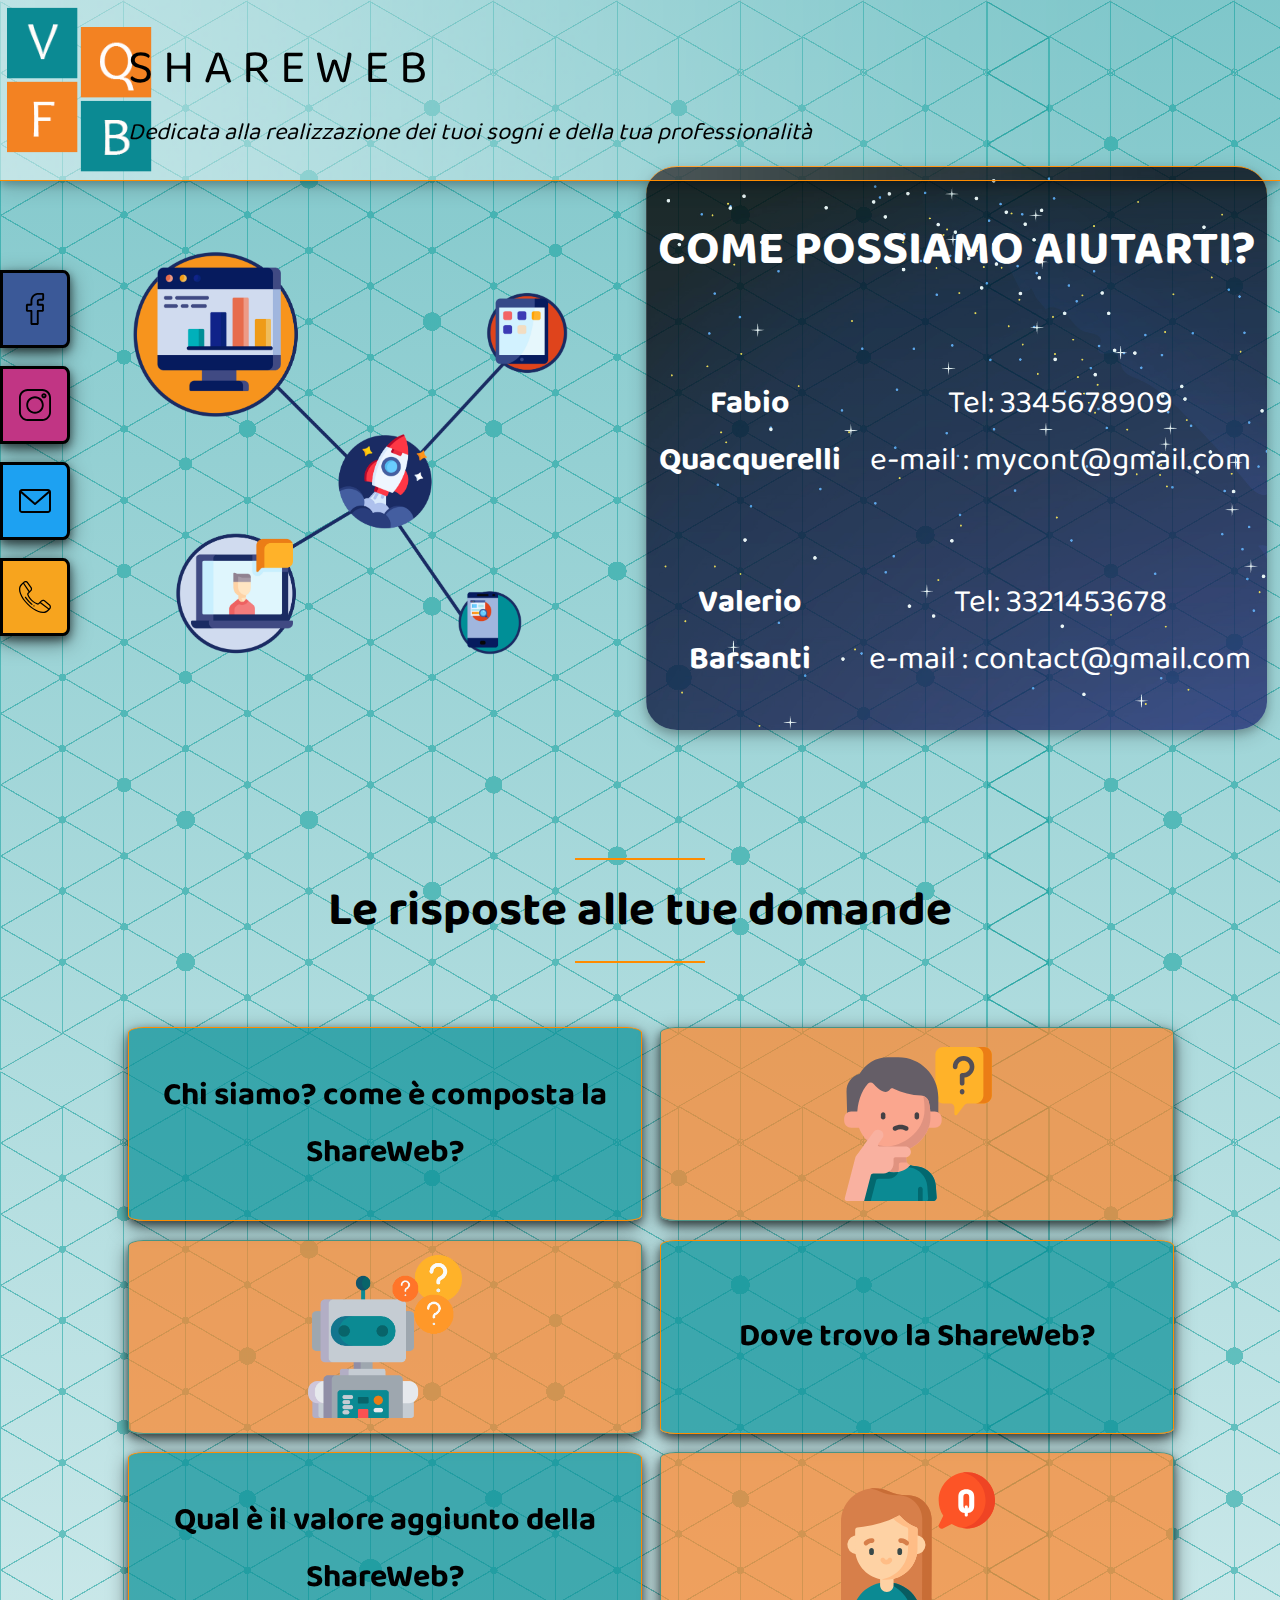
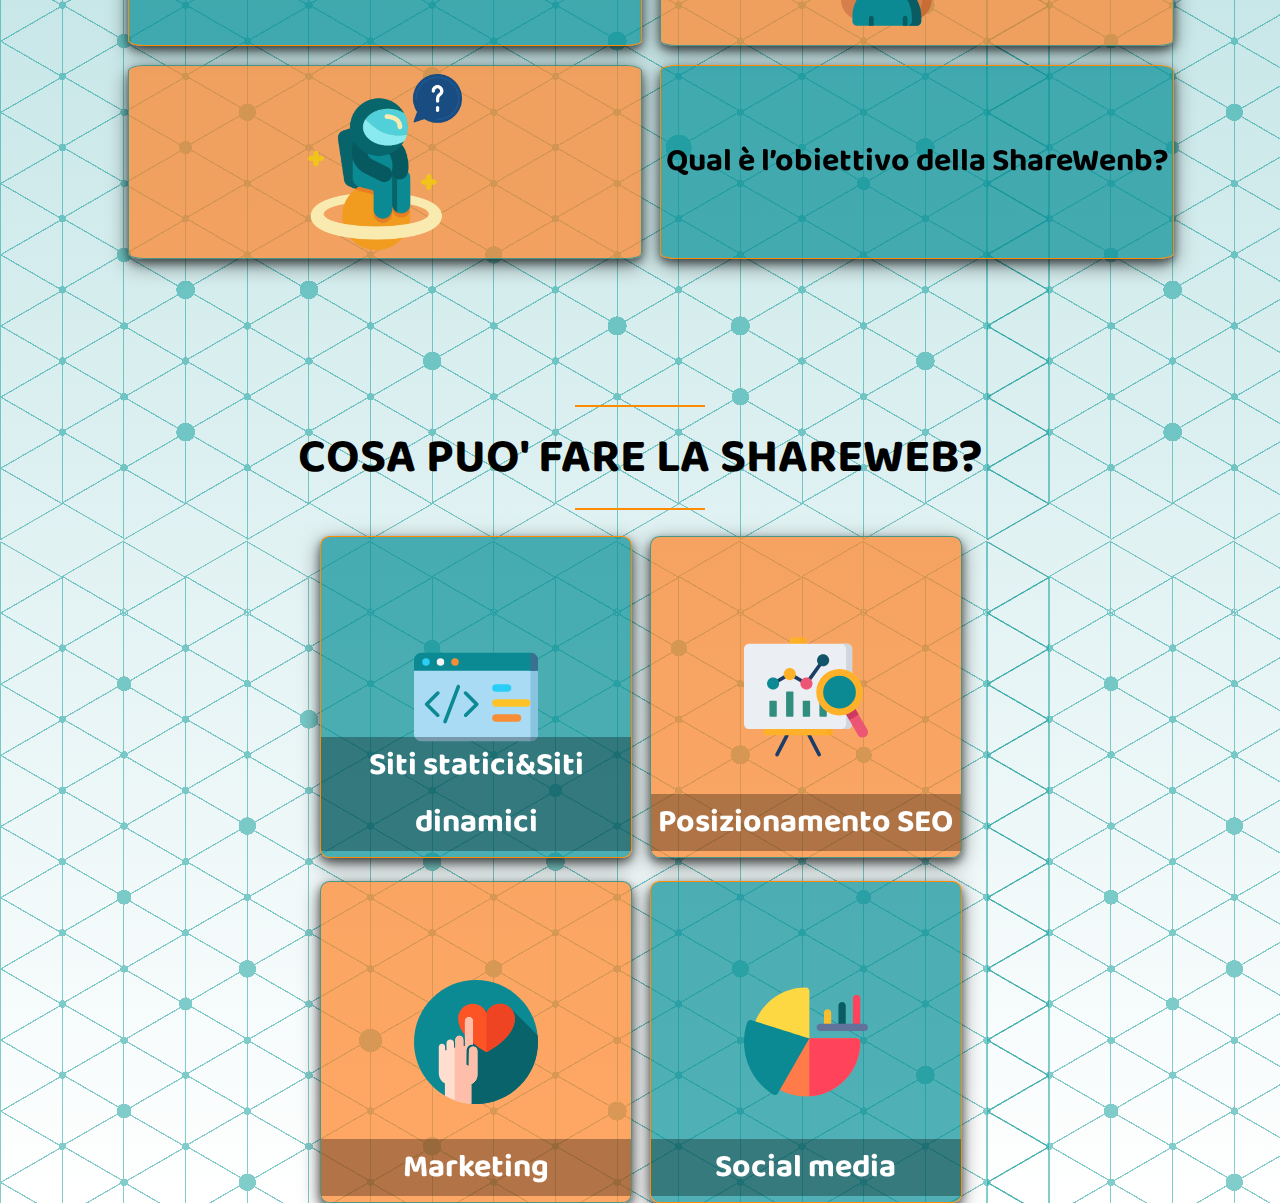
==== index.html @ d4c376ed "" ====
﻿<!DOCTYPE html>
<html>
<head>
    <meta http-equiv="Content-type" content="text/html; charset=UTF-8">
    <meta name="viewport" content="width=device-width, initial-scale=1">
    <link rel="stylesheet" href="style.css" media="screen">
    <!-- Smartsupp Live Chat script -->
    <script type="text/javascript">
        var _smartsupp = _smartsupp || {};
        _smartsupp.key = '625a6ad65a26b7eec61a8feec2120c7aa2799629';
        window.smartsupp || (function (d) {
            var s, c, o = smartsupp = function () { o._.push(arguments) }; o._ = [];
            s = d.getElementsByTagName('script')[0]; c = d.createElement('script');
            c.type = 'text/javascript'; c.charset = 'utf-8'; c.async = true;
            c.src = 'https://www.smartsuppchat.com/loader.js?'; s.parentNode.insertBefore(c, s);
        })(document);
    </script>
</head>
<body onscroll="scrolling()" id="stocazzo">
    <script>

        var width = window.innerWidth
            || document.documentElement.clientWidth
            || document.body.clientWidth;

        if(width <= 768){
            document.location = "index-mobile.html";
        }

        function scrolling() {
            if (window.pageYOffset > 0) {
                document.getElementById("duck").style.backgroundColor = "rgba(255, 130, 36, 0.9)";
            }
            else {
                document.getElementById("duck").style.backgroundColor = "rgba(255, 255, 255, 0)";
            }
        }

        function rotate(id1, id2) {
            document.getElementById(id1).style.transform = "rotateY(180deg)";
            document.getElementById(id2).style.transform = "rotateY(-180deg)";
        }

        function derotate(id1, id2) {
            document.getElementById(id1).style.transform = "rotateY(0)";
            document.getElementById(id2).style.transform = "rotateY(0)";
        }

        function singleRotate(id1) {
            document.getElementById(id1).style.transform = "rotateY(180deg)";
        }

        function singleDerotate(id1) {
            document.getElementById(id1).style.transform = "rotateY(0)";
        }

        function writeFile(id1) {

            var fh = fopen("./test.txt", 3); // Open the file for writing

            if (fh != -1) { // If the file has been successfully opened

                var str = document.getElementById(id1).value;

                fwrite(fh, str); // Write the string to a file

                fclose(fh); // Close the file

            }

        }

    </script>

    <div class="title" id="duck">
        <div style="margin-left: 10%;">
            S H A R E W E B
            <div style="font-size:50%; font-style: italic;">Dedicata alla realizzazione dei tuoi sogni e della tua professionalità </div>
        </div>
    </div>

    <div class="icon-bar">
        <a href="#" class="facebook"></a>
        <div class="social-separator"></div>
        <a href="#" class="instagram"></a>
        <div class="social-separator"></div>
        <a href="#" class="mail"></a>
        <div class="social-separator"></div>
        <a href="#" class="phone"></a>
    </div>

    <div class="grid-container">

        <div style="display: flex; justify-content:center; align-items:center; width: 100%;">
            <img src="./side-img.png" style="width: 80%;">

        </div>

        <div style="font-size: 200%;" class="contacts">
            <h2 style="color: white;">COME POSSIAMO AIUTARTI?</h2>
            <div class="grid-container-p">
                <h4 style="color: white;">Fabio<br> Quacquerelli</h4>
                <p style="color: white;">Tel: 3345678909 <br> e-mail : mycont@gmail.com</p>
            </div>
            <div class="grid-container-p">
                <h4>Valerio<br> Barsanti</h4>
                <p>Tel: 3321453678 <br> e-mail : contact@gmail.com</p>
            </div>
        </div>

    </div>

    <div style="margin-top: 10%; margin-bottom: 2%;">
        <hr>
        <div class="section-title"> Le risposte alle tue domande</div>
        <hr>
    </div>

    <div style="display: grid; justify-content: center; align-items: center; margin-top: 5%;">
        <div class="inner-grid-container">
            <div onmouseover="rotate('flipcard1','flipcard2')" onmouseout="derotate('flipcard1','flipcard2')" class="flip-card">
                <div id="flipcard1" class="flip-card-inner">
                    <div class="flip-card-front">
                        <h1>Chi siamo? come è composta la ShareWeb?</h1>
                    </div>
                    <div class="flip-card-back">
                        <div style="margin: 2%;">
                            La ShareWeb è una agenzia di web marketing composta da una squadra di consulenti aziendali e giovani ingegneri pronti a condividere
                            le conoscenze in continuo aggiornamento, le proprie esperienze ed abilità innovative, nel campo del web marketing, con la tua realtà aziendale.
                        </div>
                    </div>
                </div>
            </div>
            <div onmouseover="rotate('flipcard1','flipcard2')" onmouseout="derotate('flipcard1','flipcard2')" class="flip-card">
                <div id="flipcard2" class="flip-card-inner-o">
                    <div class="flip-card-front-o" style="background-image:url('./question (1).svg');">
                    </div>
                    <div class="flip-card-back-o" style="background-image:url('./question (2).png');">
                    </div>
                </div>
            </div>
        </div>
        <div class="inner-grid-container" style="margin-top: 2%;">
            <div onmouseover="rotate('flipcard3','flipcard4')" onmouseout="derotate('flipcard3','flipcard4')" class="flip-card">
                <div id="flipcard3" class="flip-card-inner-o">
                    <div class="flip-card-front-o" style="background-image:url('./electronics.png');"></div>
                    <div class="flip-card-back-o" style="background-image:url('./electronics-a.png'); background-size: 25%;"></div>
                </div>
            </div>
            <div onmouseover="rotate('flipcard3','flipcard4')" onmouseout="derotate('flipcard3','flipcard4')" class="flip-card">
                <div id="flipcard4" class="flip-card-inner">
                    <div class="flip-card-front">
                        <h1>Dove trovo la ShareWeb?</h1>

                    </div>
                    <div class="flip-card-back">
                        <div style="margin: 2%;">
                            La ShareWeb è priva di una sede fisica: come il web, è ubicata dove è necessario. Ci consideriamo la tua agenzia di web marketing e,
                            se vorrai, ti raggiungeremo per comprendere a pieno la tua realtà e disegnare la soluzione appropriata per le tue esigenze.
                            A noi piace conoscere i nostri partner. Contattaci: telefonicamente, tramite mail o i social… se lo disponi anche col piccione viaggiatore!
                        </div>
                    </div>
                </div>
            </div>
        </div>
        <div class="inner-grid-container" style="margin-top: 2%;">
            <div onmouseover="rotate('flipcard5','flipcard6')" onmouseout="derotate('flipcard5','flipcard6')" class="flip-card">
                <div id="flipcard5" class="flip-card-inner">
                    <div class="flip-card-front">
                        <h1>Qual è il valore aggiunto della ShareWeb?</h1>
                    </div>
                    <div class="flip-card-back">
                        <div style="margin: 2%;">
                            Il valore aggiunto della ShareWeb, agenzia di web marketing, risiede nel fatto stesso che ci hai raggiunti,
                            quindi questo sito ha conseguito il suo scopo; nel fatto che le nostre pagine social destano interesse:
                            ti invitiamo a consultarle; che la pubblicità implementata ti ha raggiungo efficacemente: ci stai conoscendo
                            come potenziale partner. Tutti risultati di cui potrai vantaggiare anche tu; inoltre, puoi consultare le testimonianze.
                        </div>
                    </div>
                </div>
            </div>
            <div onmouseover="rotate('flipcard5','flipcard6')" onmouseout="derotate('flipcard5','flipcard6')" class="flip-card">
                <div id="flipcard6" class="flip-card-inner-o">
                    <div class="flip-card-front-o" style="background-image:url('./people.svg');">
                    </div>
                    <div class="flip-card-back-o" style="background-image:url('./people.png');">
                    </div>
                </div>
            </div>
        </div>
        <div class="inner-grid-container" style="margin-top: 2%; margin-bottom: 2%;">
            <div onmouseover="rotate('flipcard7','flipcard8')" onmouseout="derotate('flipcard7','flipcard8')" class="flip-card">
                <div id="flipcard7" class="flip-card-inner-o">
                    <div class="flip-card-front-o" style="background-image:url('./occupation.png');"></div>
                    <div class="flip-card-back-o" style="background-image:url('./occupation-a.png');"></div>
                </div>
            </div>
            <div onmouseover="rotate('flipcard7','flipcard8')" onmouseout="derotate('flipcard7','flipcard8')" class="flip-card">
                <div id="flipcard8" class="flip-card-inner">
                    <div class="flip-card-front">
                        <h1>Qual è l’obiettivo della ShareWenb?</h1>

                    </div>
                    <div class="flip-card-back">
                        <div style="margin: 2%;">
                            L’obiettivo della ShareWeb, la tua agenzia di web marketing, è il posizionamento della tua azienda nel web
                            attraverso la creazione, la pubblicazione e la pubblicizzazione in varie forme del tuo business che diventa navigabile,
                            responsive ed ottimizzato secondo la SEO. L’obiettivo è l’identificazione e la realizzazione del tuo progetto che
                            prenderà in considerazione peculiari caratteristiche ed obiettivi, arricchito delle nostre esperienze ed abilità.
                        </div>
                    </div>
                </div>
            </div>
        </div>
    </div>

    <div style="margin-top: 10%; margin-bottom: 2%;">
        <hr>
        <div class="section-title"> COSA PUO' FARE LA SHAREWEB?</div>
        <hr>
    </div>
    <div class="grid-container-perte">
        <div onmouseover="singleRotate('spec1')" onmouseout="singleDerotate('spec1')" class="flip-card">
            <div id="spec1" class="flip-card-inner">
                <div class="flip-card-front" style="background-image: url('./web.svg'); background-size: 40%; align-items: flex-end;">
                    <h1 class="my-h1">Siti statici&Siti dinamici</h1>
                </div>
                <div style="font-size: 150%;" class="flip-card-back">
                    Vere e proprie soluzioni “chiavi in mano”, responsive, navigabili
                </div>
            </div>
        </div>
        <div onmouseover="singleRotate('spec2')" onmouseout="singleDerotate('spec2')" class="flip-card">
            <div id="spec2" class="flip-card-inner-o">
                <div class="flip-card-front-o" style="background-image: url('./analysis.svg'); background-size: 40%; align-items: flex-end;">
                    <h1 class="my-h1">Posizionamento SEO</h1>
                </div>
                <div style="font-size: 150%;" class="flip-card-back-o">
                    <div style="margin: 2%;">
                        Soluzioni testuali che, tramite il corretto studio delle parole chiave, porteranno il tuo sito alla visualizzazione sino alla prima pagina.
                    </div>
                </div>
            </div>
        </div>
    </div>
    <div class="grid-container-perte">
        <div onmouseover="singleRotate('spec3')" onmouseout="singleDerotate('spec3')" class="flip-card">
            <div id="spec3" class="flip-card-inner-o">
                <div class="flip-card-front-o" style="background-image: url('./fingers.svg'); background-size: 40%; align-items: flex-end;">
                    <h1 class="my-h1">Marketing</h1>
                </div>
                <div style="font-size: 150%;" class="flip-card-back-o">
                    Strategia di posizionamento pubblicitario sulla SERP di Google, per le pagine Facebook Instagram e TikTok
                </div>
            </div>
        </div>
        <div onmouseover="singleRotate('spec4')" onmouseout="singleDerotate('spec4')" class="flip-card">
            <div id="spec4" class="flip-card-inner">
                <div class="flip-card-front" style="background-image: url('./business.svg'); background-size: 40%; align-items: flex-end;">
                    <h1 class="my-h1">Social media</h1>
                </div>
                <div style="font-size: 150%;" class="flip-card-back">
                    <div style="margin: 2%;">
                        Gestione dei contenuti e delle pagine Facebook, Instagram, Twitter, Linked-In e TikTok.
                    </div>
                </div>
            </div>
        </div>
    </div>


</body>
</html>
---- style.css ----
@import url('https://fonts.googleapis.com/css2?family=Baloo+Paaji+2&display=swap');

body {
    font-family: 'Baloo Paaji 2', cursive;
    background: url('./background.png'), linear-gradient(rgba(0, 143, 151, 0.5), white);
    background-repeat: repeat , no-repeat;
    background-color: #fffffe;
    background-size: auto;
    margin: 0;
}

.my-h1{
    background-color: rgba(0, 0, 0, 0.3);
    color: white;
    margin-bottom: 2%;
    width: 100%;
}

.form{
    display: flex;
    justify-content: center;
    align-items: center;
}

.title {
    /*background-color: rgba(255, 255, 255, 0.3);*/
    z-index: 2;
    position: fixed;
    top: 0;
    left: 0;
    font-size: 300%;
    background: url("./logo.png"), url("./title-background.png");
    box-shadow: 0 4px 8px 0 rgba(0, 0, 0, 0.2), 0 6px 20px 0 rgba(0, 0, 0, 0.19);
    background-size: contain, cover;
    background-repeat: no-repeat;
    width: 100%;
    height: 20%;
    border-bottom: 1px ridge;
    border-color: darkorange;
    display: flex;
    justify-content: flex-start;
    align-items: center;
    transition: 2s ease;
}


.section-title {
    font-weight: bold;
    font-size: 300%;
    text-align: center;
}

hr {
    width: 10%;
    border: 1px solid darkorange;
}

.grid-container {
    display: grid;
    grid-template-columns: 1fr 1fr;
    grid-gap: 1% 1%;
    margin: 13% 1% 1% 1%;
}

.grid-container-perte {
    display: grid;
    grid-template-columns: 1fr 1fr;
    grid-gap: 3% 3%;
    margin: 2% 25% 0 25%;
    height: 25vw;
    width: 50vw;
}

.inner-grid-container {
    font-size: 100%;
    display: grid;
    grid-template-columns: 40vw 40vw;
    grid-gap: 2% 2%;
    height: 15vw;
}

.grid-container-p {
    display: grid;
    grid-template-columns: 1fr 2fr;
    justify-content: center;
    align-items: center;
}

/*ROTATION TILE*/
.flip-card {
    perspective: 1000px;
}

.flip-card-inner {
    position: relative;
    width: 100%;
    height: 100%;
    text-align: center;
    transition: transform 0.8s;
    transform-style: preserve-3d;
}

/*.flip-card:hover .flip-card-inner {
    transform: rotateY(180deg);
}*/

.flip-card-front, .flip-card-back {
    position: absolute;
    width: 100%;
    height: 100%;
    -webkit-backface-visibility: hidden; /* Safari */
    backface-visibility: hidden;
}

.flip-card-front {
    box-shadow: 0 4px 8px 0 rgba(0, 0, 0, 0.5), 0 6px 20px 0 rgba(0, 0, 0, 0.5);
    background-color: rgba(6, 143, 149, 0.7);
    color: black;
    text-align: center;
    height: 100%;
    display: flex;
    justify-content: center;
    align-items: center;
    border: 1px solid;
    border-color: darkorange;
    background-size: contain;
    background-repeat: no-repeat;
    background-position: center;
    border-radius: 3%;
}

.flip-card-back {
    font-size: 100%;
    box-shadow: 0 4px 8px 0 rgba(0, 0, 0, 0.5), 0 6px 20px 0 rgba(0, 0, 0, 0.5);
    background-color: rgba(6, 143, 149, 0.7);
    border: 1px solid;
    border-color: darkorange;
    color: black;
    height: 100%;
    transform: rotateY(180deg);
    display: flex;
    justify-content: center;
    align-items: center;
    border-radius: 3%;
}

.flip-card-inner-o {
    position: relative;
    width: 100%;
    height: 100%;
    text-align: center;
    transition: transform 0.8s;
    transform-style: preserve-3d;
}

/*.flip-card:hover .flip-card-inner-o {
    transform: rotateY(180deg);
}*/

.flip-card-front-o, .flip-card-back-o {
    position: absolute;
    width: 100%;
    height: 100%;
    -webkit-backface-visibility: hidden; /* Safari */
    backface-visibility: hidden;
}

.flip-card-front-o {
    box-shadow: 0 4px 8px 0 rgba(0, 0, 0, 0.5), 0 6px 20px 0 rgba(0, 0, 0, 0.5);
    background-color: rgba(255, 130, 36, 0.7);
    color: black;
    text-align: center;
    height: 100%;
    display: flex;
    justify-content: center;
    align-items: center;
    border: 1px solid;
    border-color: rgba(6, 143, 149, 0.7);
    background-size: 30%;
    background-repeat: no-repeat;
    background-position: center;
    border-radius: 3%;
}

.flip-card-back-o {
    background-repeat: no-repeat;
    background-size: 30%;
    background-position: center;
    box-shadow: 0 4px 8px 0 rgba(0, 0, 0, 0.5), 0 6px 20px 0 rgba(0, 0, 0, 0.5);
    background-color: rgba(255, 130, 36, 0.7);
    border: 1px solid;
    border-color: rgba(6, 143, 149, 0.7);
    color: black;
    height: 100%;
    transform: rotateY(180deg);
    display: flex;
    justify-content: center;
    align-items: center;
    border-radius: 3%;
}




/*FOTO PERSONALI*/
.photo {
    background-color: rgba(255, 130, 36, 0.7);
    display: flex;
    justify-content: center;
    align-items: center;
}

.photo-didascalia {
    top: 80%;
    height: 20%;
    background-color: rgba(0, 0, 0, 0.7);
}

.photo-desc {
    box-shadow: 0 6px 10px 0 rgba(0, 0, 0, 0.2), 0 8px 22px 0 rgba(0, 0, 0, 0.19);
    background-color: rgba(6, 143, 149, 0.7);
    color: black;
    font-size: 200%;
    display: flex;
    justify-content: flex-start;
    align-items: center;
    text-align: center;
}

.contacts {
    width: 100%;
    background: url("./2004612.png");
    background-size: cover;
    background-repeat: no-repeat;
    box-shadow: 0 4px 8px 0 rgba(0, 0, 0, 0.2), 0 6px 20px 0 rgba(0, 0, 0, 0.19);
    border-top: 1px ridge;
    border-color: darkorange;
    color: white;
    text-align: center;
    border-radius: 5%;
    display: grid;
}

/* FOOOTER */
.footer {
    left: 0;
    bottom: 0;
    height: fit-content;
    width: 100%;
    background: url("./title-background.png");
    background-size: cover;
    background-repeat: no-repeat;
    box-shadow: 0 4px 8px 0 rgba(0, 0, 0, 0.2), 0 6px 20px 0 rgba(0, 0, 0, 0.19);
    border-top: 1px ridge;
    border-color: darkorange;
    color: black;
    text-align: center;
}

.fa {
    padding: 2%;
    font-size: 100%;
    width: 8%;
    text-align: center;
    text-decoration: none;
}

    .fa:hover {
        opacity: 0.7;
    }

.fa-facebook {
    background: #3B5998;
    color: white;
}

.fa-instagram {
    background: linear-gradient(#be1474, #dc1654, #f7941d);
    color: white;
}
.image {
    display: flex;
    justify-content: center;
    align-items: center;
    margin-top: 13%;
}

/*MOBILE*/
.grid-container-mob {
    font-size: 100%;
    display: grid;
    grid-template-columns: 1fr 1fr;
    grid-gap: 1% 1%;
    margin: 1%;
}
.main-tile {
    box-shadow: 0 6px 10px 0 rgba(0, 0, 0, 0.2), 0 8px 22px 0 rgba(0, 0, 0, 0.19);
    background-color: rgba(6, 143, 149, 0.7);
    color: black;
    font-size: 200%;
    display: flex;
    justify-content: center;
    align-items: center;
    text-align: center;
    background-size: contain;
    background-repeat: no-repeat;
    background-position: center;
    width: 100%;
}

.main-tile:nth-of-type(1) {
    background-color: rgba(255, 130, 36, 0.7);
}

/* SOCIAL BAR LEFT */
.icon-bar {
    position: fixed;
    top: 50%;
    -webkit-transform: translateY(-50%);
    -ms-transform: translateY(-50%);
    transform: translateY(-50%);
    width: 5%;
    height: 40%;
}
  
  
.icon-bar a {
    display: block;
    text-align: center;
    transition: all 0.3s ease;
    color: white;
    width: 100%;
    height: 20%;
    border-radius: 0 10% 10% 0;
    border: black solid;
    box-shadow: 0 4px 8px 0 rgba(0, 0, 0, 0.5), 0 6px 20px 0 rgba(0, 0, 0, 0.5);
}

.social-separator{
    display: block;
    height: 5%;
}
  

.icon-bar a:hover {
    opacity: 0.7;
    width: 110%;
}
  
.facebook {
    background-image: url(./fb.svg);
    background-color: #3b5998;
    background-size: 50%;
    background-repeat: no-repeat;
    background-position: center;
}

.instagram{
    background-image: url(./ig.svg);
    background-color: #C13584;
    background-size: 50%;
    background-repeat: no-repeat;
    background-position: center;
}

.mail {
    background-image: url(./mail.svg);
    background-color: #1DA1F2;
    background-size: 50%;
    background-repeat: no-repeat;
    background-position: center;
}

.phone {
    background-image: url(./phone.svg);
    background-color: #f7a41e;
    background-size: 50%;
    background-repeat: no-repeat;
    background-position: center;
}
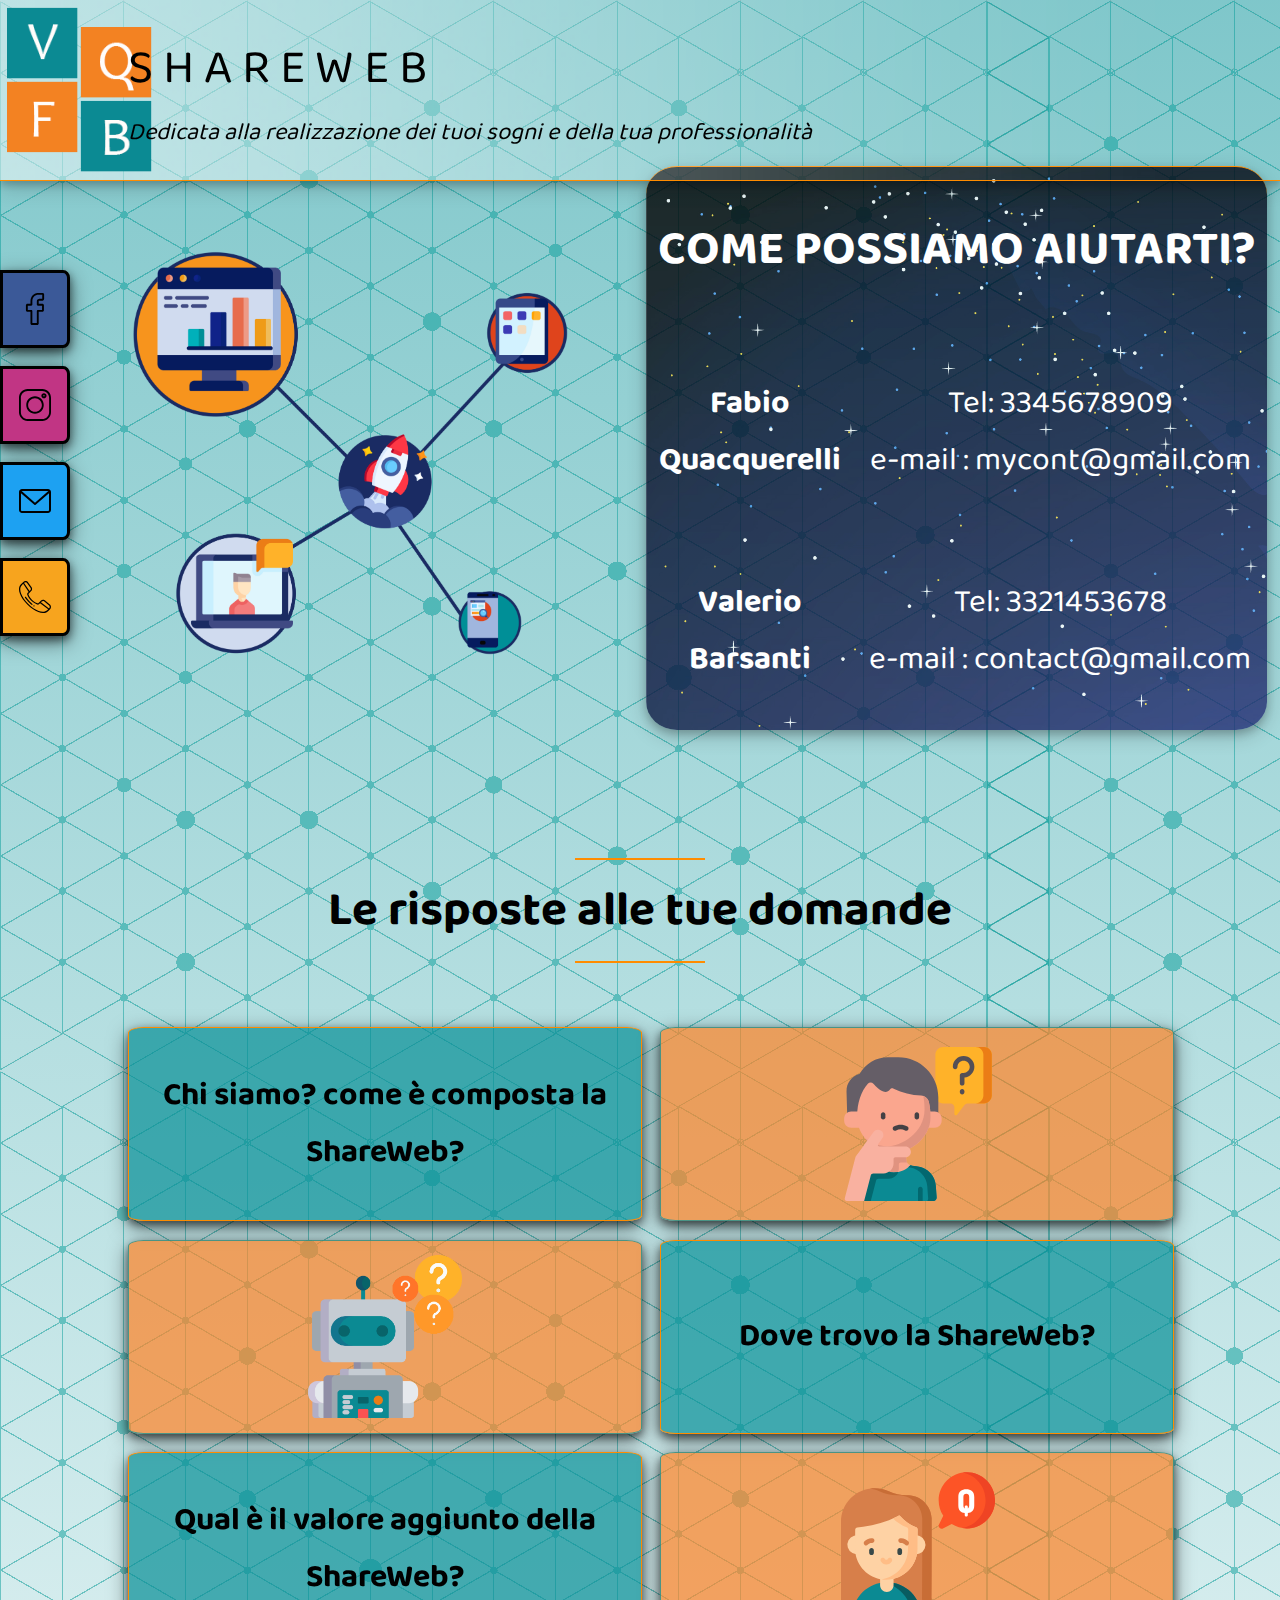
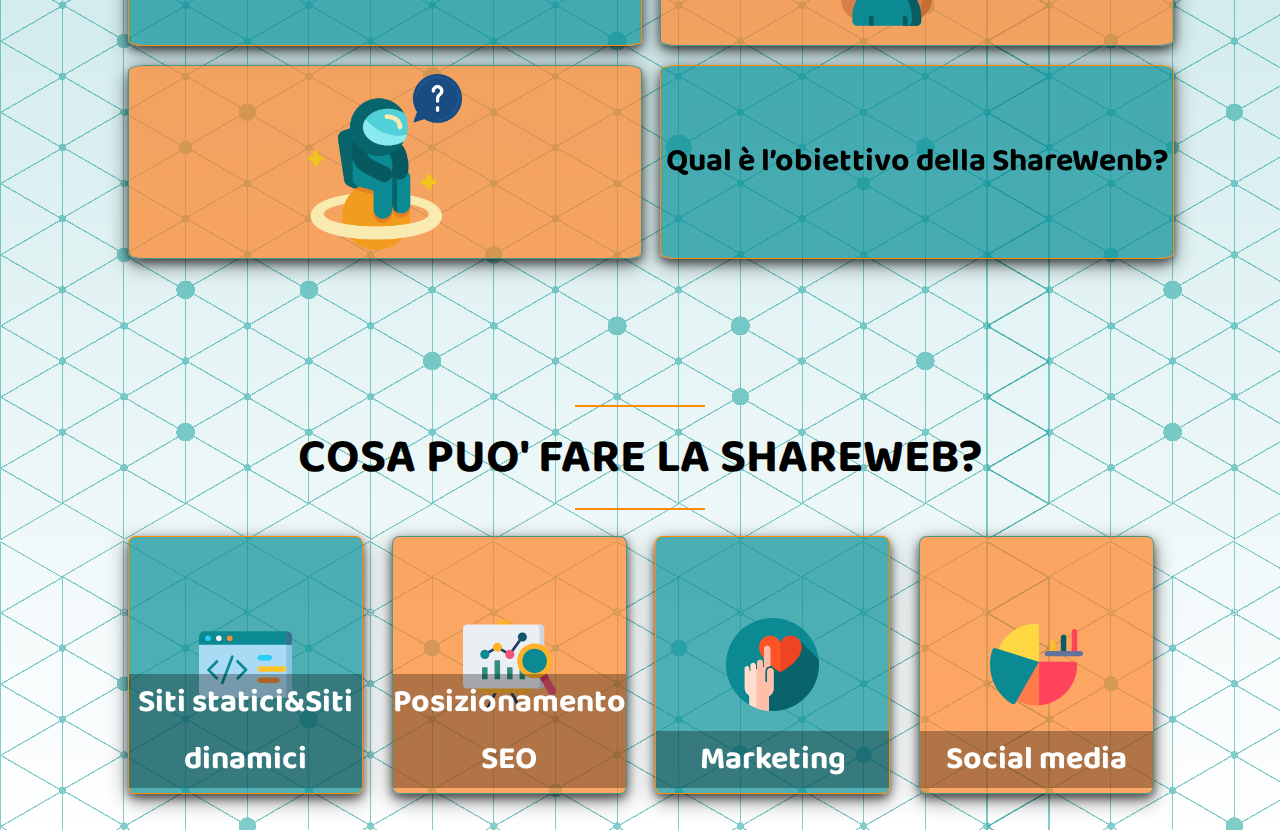
==== commit efb3848c: "" ====
--- a/index.html
+++ b/index.html
@@ -242,11 +242,9 @@
                 </div>
             </div>
         </div>
-    </div>
-    <div class="grid-container-perte">
         <div onmouseover="singleRotate('spec3')" onmouseout="singleDerotate('spec3')" class="flip-card">
-            <div id="spec3" class="flip-card-inner-o">
-                <div class="flip-card-front-o" style="background-image: url('./fingers.svg'); background-size: 40%; align-items: flex-end;">
+            <div id="spec3" class="flip-card-inner">
+                <div class="flip-card-front" style="background-image: url('./fingers.svg'); background-size: 40%; align-items: flex-end;">
                     <h1 class="my-h1">Marketing</h1>
                 </div>
                 <div style="font-size: 150%;" class="flip-card-back-o">
@@ -255,8 +253,8 @@
             </div>
         </div>
         <div onmouseover="singleRotate('spec4')" onmouseout="singleDerotate('spec4')" class="flip-card">
-            <div id="spec4" class="flip-card-inner">
-                <div class="flip-card-front" style="background-image: url('./business.svg'); background-size: 40%; align-items: flex-end;">
+            <div id="spec4" class="flip-card-inner-o">
+                <div class="flip-card-front-o" style="background-image: url('./business.svg'); background-size: 40%; align-items: flex-end;">
                     <h1 class="my-h1">Social media</h1>
                 </div>
                 <div style="font-size: 150%;" class="flip-card-back">
@@ -267,7 +265,5 @@
             </div>
         </div>
     </div>
-
-
 </body>
 </html>--- a/style.css
+++ b/style.css
@@ -64,11 +64,11 @@
 
 .grid-container-perte {
     display: grid;
-    grid-template-columns: 1fr 1fr;
+    grid-template-columns: 1fr 1fr 1fr 1fr;
     grid-gap: 3% 3%;
-    margin: 2% 25% 0 25%;
-    height: 25vw;
-    width: 50vw;
+    height: 20vw;
+    width: 80vw;
+    margin: 0 10% 3% 10%;
 }
 
 .inner-grid-container {
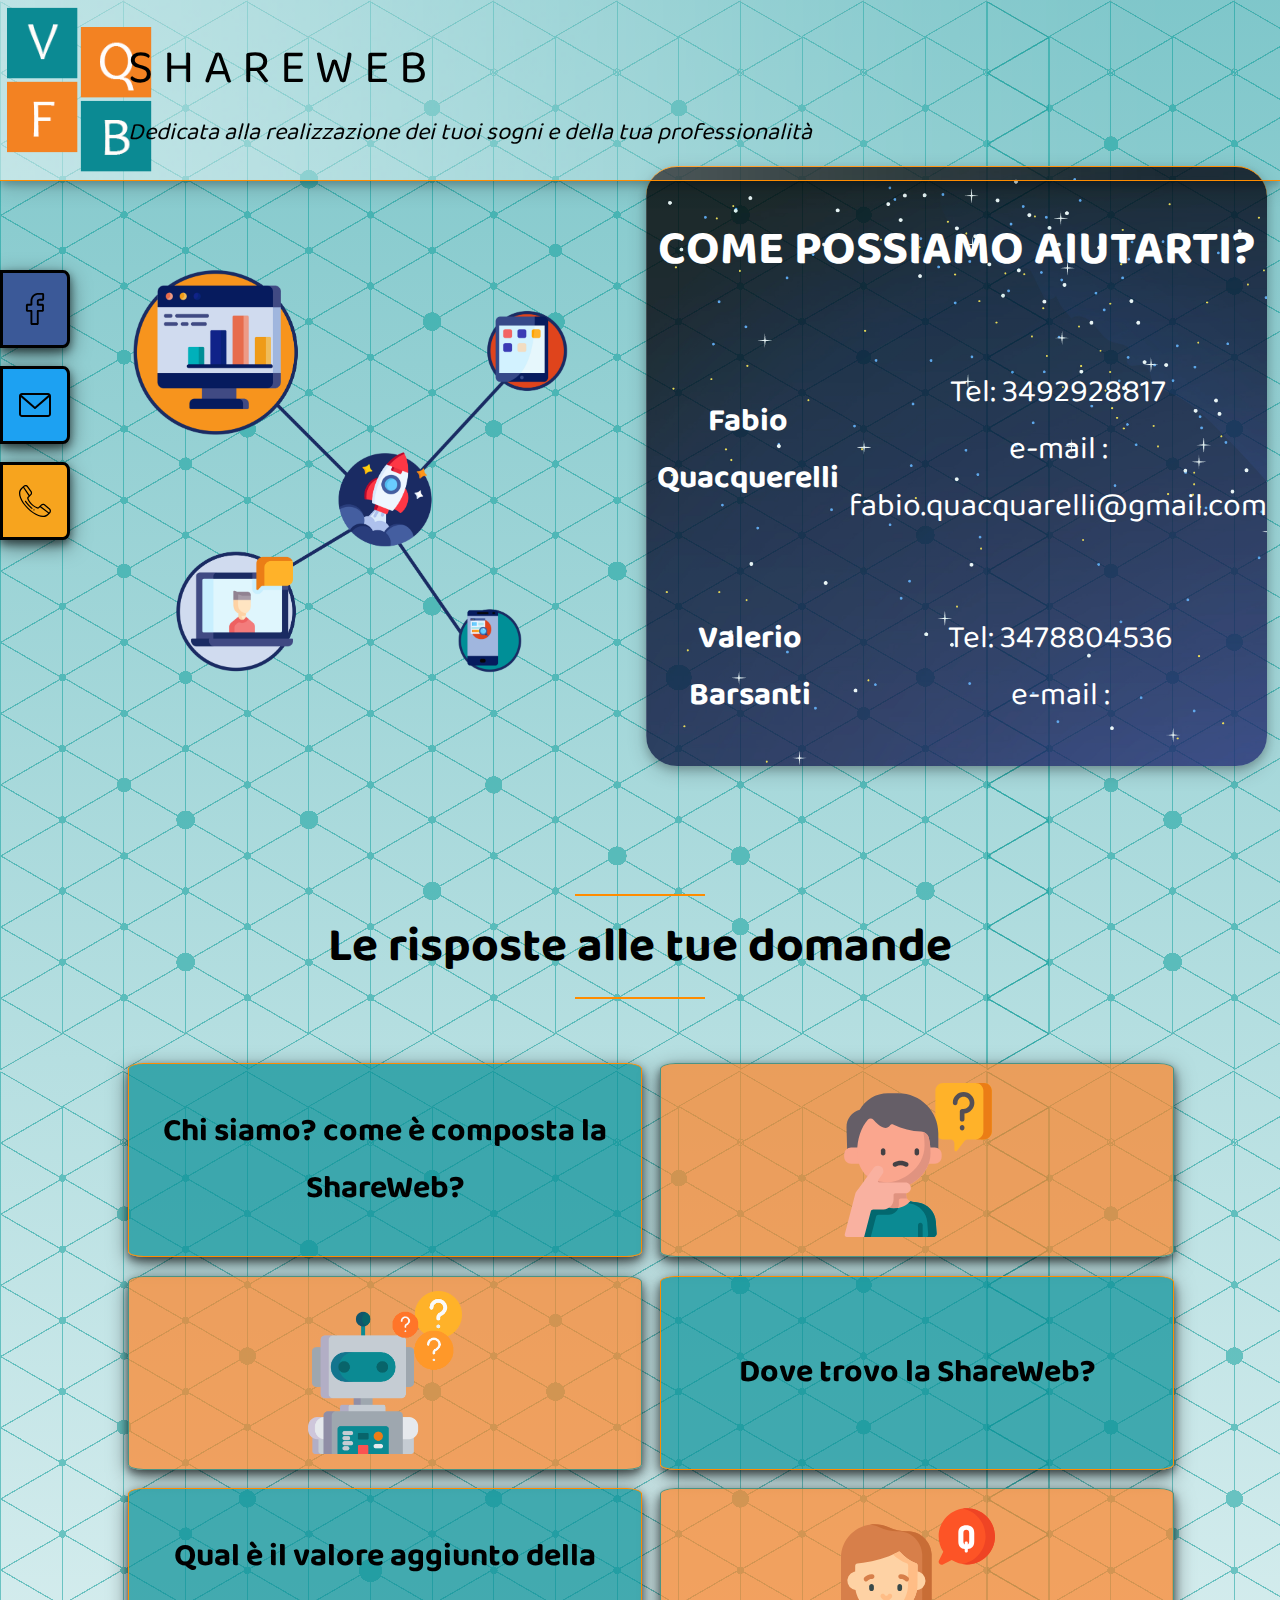
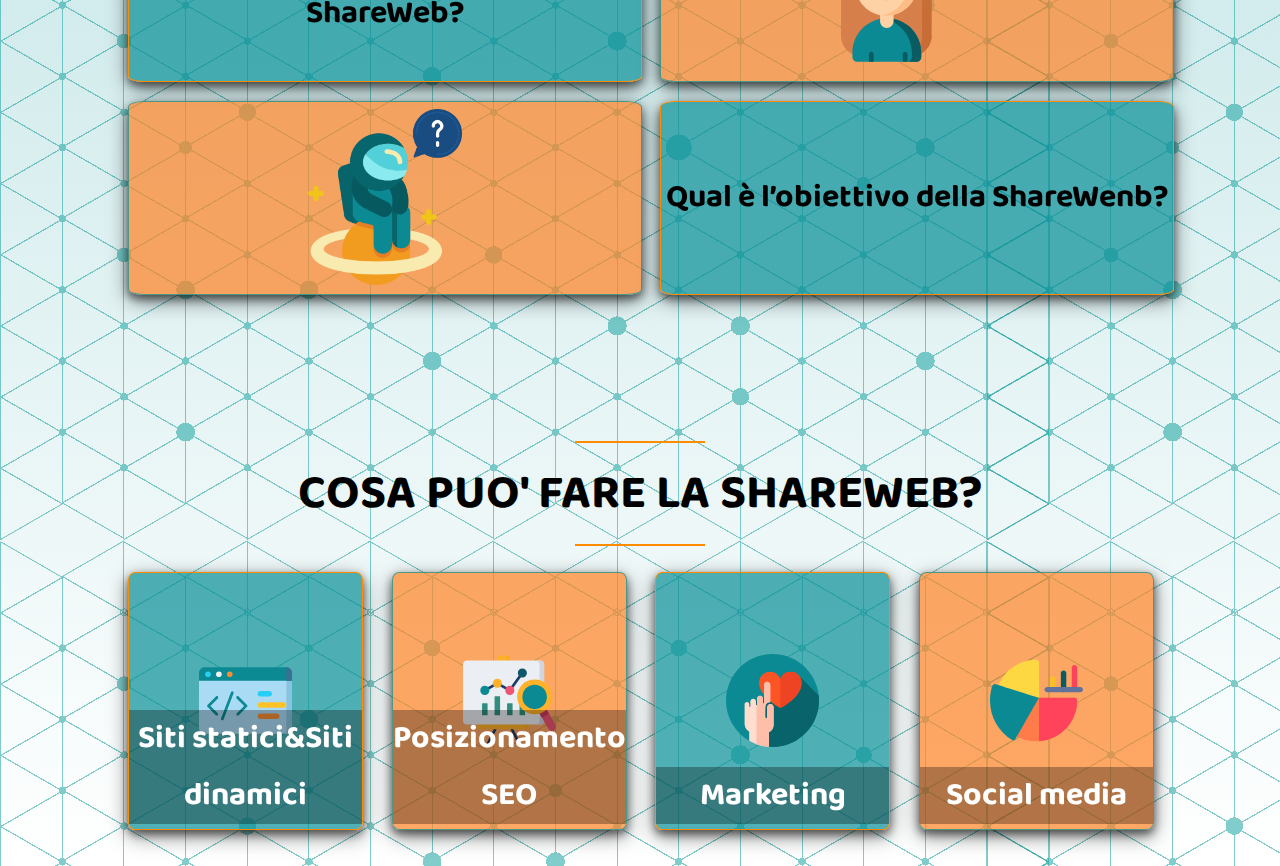
==== commit 4f5a2832: "" ====
--- a/index.html
+++ b/index.html
@@ -80,13 +80,13 @@
     </div>
 
     <div class="icon-bar">
-        <a href="#" class="facebook"></a>
+        <a href="https://www.facebook.com/ShareWeb-SW-109925937339053" class="facebook"></a>
+        <!-- <div class="social-separator"></div>
+        <a href="#" class="instagram"></a> -->
         <div class="social-separator"></div>
-        <a href="#" class="instagram"></a>
+        <a href="mailto:sharewebsw@gmail.com" class="mail"></a>
         <div class="social-separator"></div>
-        <a href="#" class="mail"></a>
-        <div class="social-separator"></div>
-        <a href="#" class="phone"></a>
+        <a href="tel:3492928817" class="phone"></a>
     </div>
 
     <div class="grid-container">
@@ -100,11 +100,11 @@
             <h2 style="color: white;">COME POSSIAMO AIUTARTI?</h2>
             <div class="grid-container-p">
                 <h4 style="color: white;">Fabio<br> Quacquerelli</h4>
-                <p style="color: white;">Tel: 3345678909 <br> e-mail : mycont@gmail.com</p>
+                <p style="color: white;">Tel: 3492928817 <br> e-mail : fabio.quacquarelli@gmail.com</p>
             </div>
             <div class="grid-container-p">
                 <h4>Valerio<br> Barsanti</h4>
-                <p>Tel: 3321453678 <br> e-mail : contact@gmail.com</p>
+                <p>Tel: 3478804536 <br> e-mail : </p>
             </div>
         </div>
 
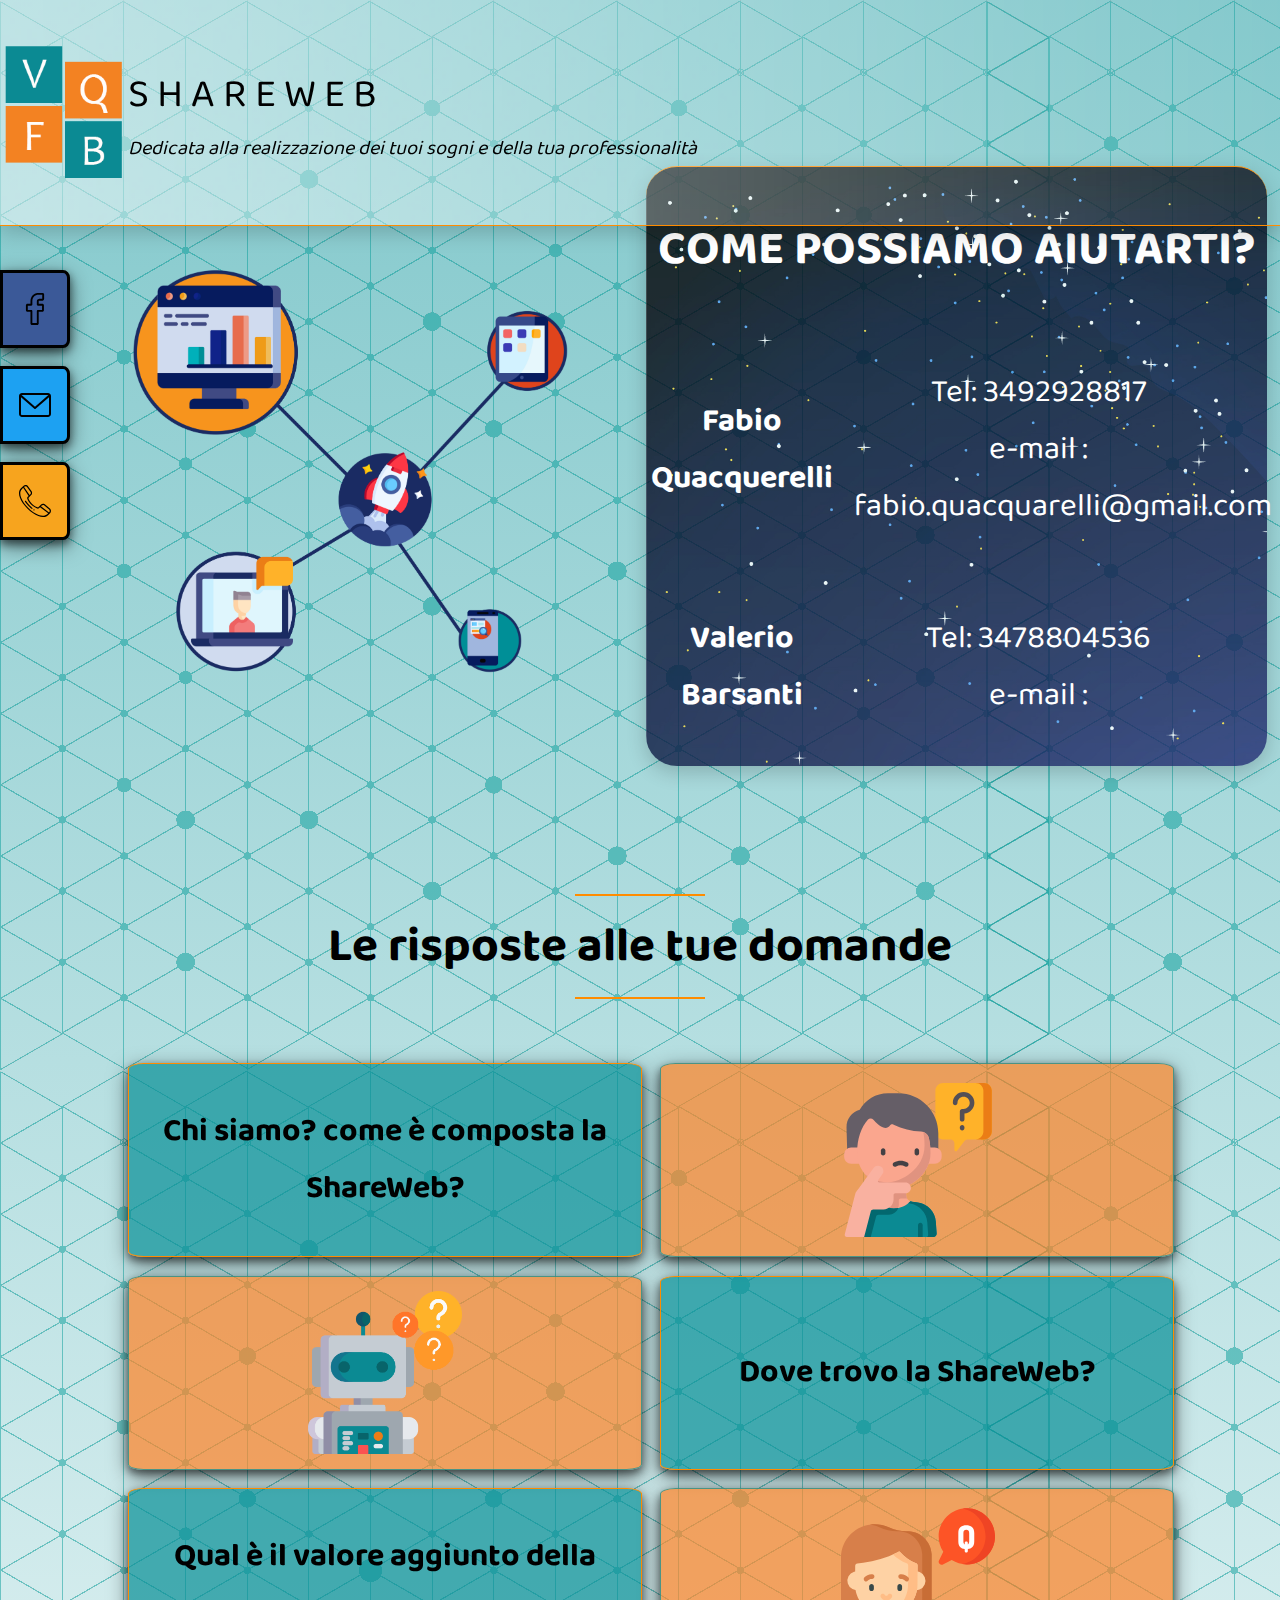
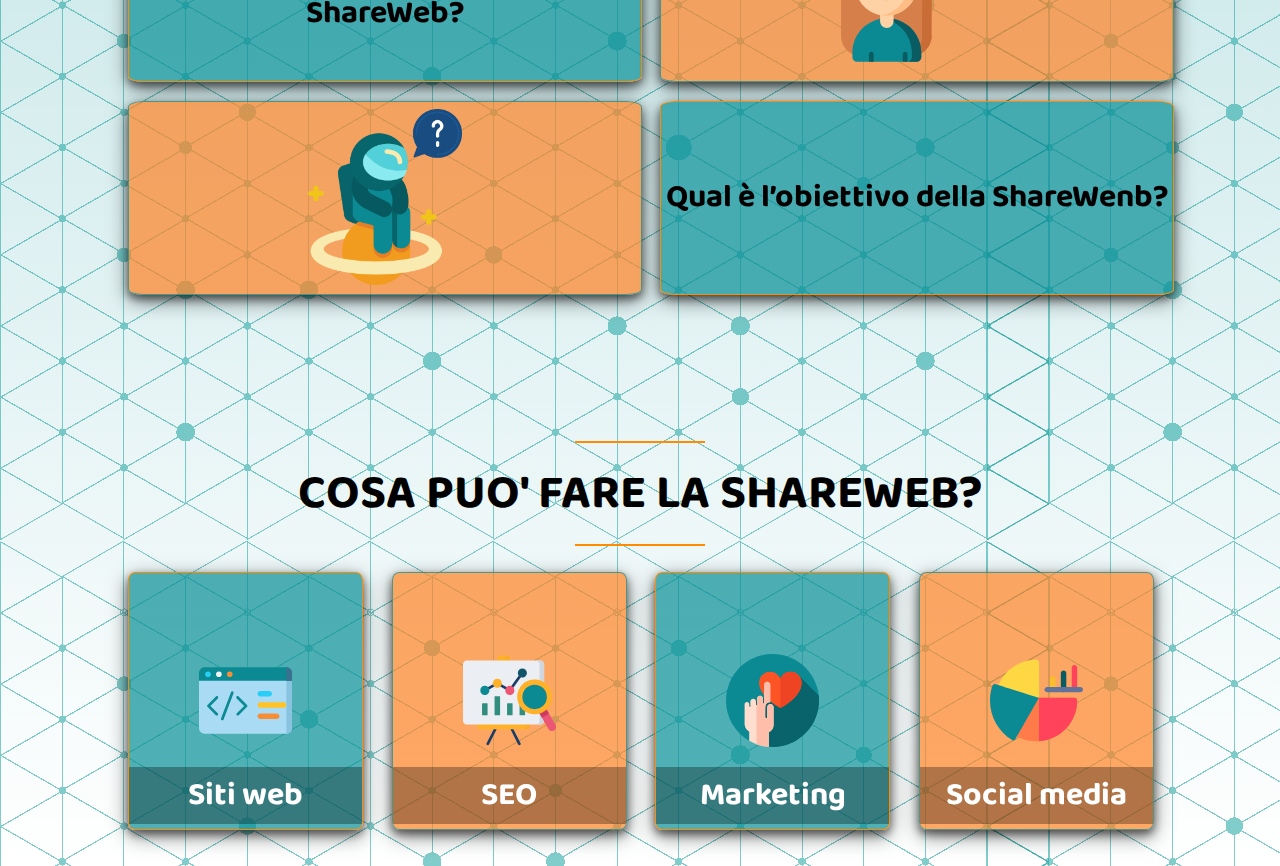
==== commit f8371e5c: "" ====
--- a/index.html
+++ b/index.html
@@ -1,6 +1,15 @@
 ﻿<!DOCTYPE html>
 <html>
 <head>
+    <!-- Global site tag (gtag.js) - Google Analytics -->
+    <script async src="https://www.googletagmanager.com/gtag/js?id=UA-170276500-1"></script>
+    <script>
+        window.dataLayer = window.dataLayer || [];
+        function gtag(){dataLayer.push(arguments);}
+            gtag('js', new Date());
+
+            gtag('config', 'UA-170276500-1');
+    </script>
     <meta http-equiv="Content-type" content="text/html; charset=UTF-8">
     <meta name="viewport" content="width=device-width, initial-scale=1">
     <link rel="stylesheet" href="style.css" media="screen">
@@ -72,12 +81,13 @@
 
     </script>
 
-    <div class="title" id="duck">
-        <div style="margin-left: 10%;">
-            S H A R E W E B
-            <div style="font-size:50%; font-style: italic;">Dedicata alla realizzazione dei tuoi sogni e della tua professionalità </div>
-        </div>
-    </div>
+<div class="title" id="duck">
+    <div class="logo"></div>
+    <div>
+        S H A R E W E B
+        <div style="font-size:50%; font-style: italic;">Dedicata alla realizzazione dei tuoi sogni e della tua professionalità </div>
+    </div>
+</div>
 
     <div class="icon-bar">
         <a href="https://www.facebook.com/ShareWeb-SW-109925937339053" class="facebook"></a>
@@ -98,13 +108,13 @@
 
         <div style="font-size: 200%;" class="contacts">
             <h2 style="color: white;">COME POSSIAMO AIUTARTI?</h2>
+            <div  class="grid-container-p">
+                <h4 style="color: white;width: 90%;">Fabio<br> Quacquerelli</h4>
+                <p style="color: white; width: 90%;">Tel: 3492928817 <br> e-mail : fabio.quacquarelli@gmail.com</p>
+            </div>
             <div class="grid-container-p">
-                <h4 style="color: white;">Fabio<br> Quacquerelli</h4>
-                <p style="color: white;">Tel: 3492928817 <br> e-mail : fabio.quacquarelli@gmail.com</p>
-            </div>
-            <div class="grid-container-p">
-                <h4>Valerio<br> Barsanti</h4>
-                <p>Tel: 3478804536 <br> e-mail : </p>
+                <h4 style="color: white; width: 90%;">Valerio<br> Barsanti</h4>
+                <p style="color: white; width: 90%;">Tel: 3478804536 <br> e-mail : </p>
             </div>
         </div>
 
@@ -223,7 +233,7 @@
         <div onmouseover="singleRotate('spec1')" onmouseout="singleDerotate('spec1')" class="flip-card">
             <div id="spec1" class="flip-card-inner">
                 <div class="flip-card-front" style="background-image: url('./web.svg'); background-size: 40%; align-items: flex-end;">
-                    <h1 class="my-h1">Siti statici&Siti dinamici</h1>
+                    <h1 class="my-h1">Siti web</h1>
                 </div>
                 <div style="font-size: 150%;" class="flip-card-back">
                     Vere e proprie soluzioni “chiavi in mano”, responsive, navigabili
@@ -233,7 +243,7 @@
         <div onmouseover="singleRotate('spec2')" onmouseout="singleDerotate('spec2')" class="flip-card">
             <div id="spec2" class="flip-card-inner-o">
                 <div class="flip-card-front-o" style="background-image: url('./analysis.svg'); background-size: 40%; align-items: flex-end;">
-                    <h1 class="my-h1">Posizionamento SEO</h1>
+                    <h1 class="my-h1">SEO</h1>
                 </div>
                 <div style="font-size: 150%;" class="flip-card-back-o">
                     <div style="margin: 2%;">
@@ -247,7 +257,7 @@
                 <div class="flip-card-front" style="background-image: url('./fingers.svg'); background-size: 40%; align-items: flex-end;">
                     <h1 class="my-h1">Marketing</h1>
                 </div>
-                <div style="font-size: 150%;" class="flip-card-back-o">
+                <div style="font-size: 150%;" class="flip-card-back">
                     Strategia di posizionamento pubblicitario sulla SERP di Google, per le pagine Facebook Instagram e TikTok
                 </div>
             </div>
@@ -257,7 +267,7 @@
                 <div class="flip-card-front-o" style="background-image: url('./business.svg'); background-size: 40%; align-items: flex-end;">
                     <h1 class="my-h1">Social media</h1>
                 </div>
-                <div style="font-size: 150%;" class="flip-card-back">
+                <div style="font-size: 150%;" class="flip-card-back-o">
                     <div style="margin: 2%;">
                         Gestione dei contenuti e delle pagine Facebook, Instagram, Twitter, Linked-In e TikTok.
                     </div>
--- a/style.css
+++ b/style.css
@@ -28,13 +28,13 @@
     position: fixed;
     top: 0;
     left: 0;
-    font-size: 300%;
-    background: url("./logo.png"), url("./title-background.png");
-    box-shadow: 0 4px 8px 0 rgba(0, 0, 0, 0.2), 0 6px 20px 0 rgba(0, 0, 0, 0.19);
-    background-size: contain, cover;
-    background-repeat: no-repeat;
-    width: 100%;
-    height: 20%;
+    font-size: 250%;
+    background: url("./title-background.png");
+    box-shadow: 0 6px 20px 0 rgba(0, 0, 0, 0.19);
+    background-size: cover;
+    background-repeat: no-repeat;
+    width: 100%;
+    height: 25%;
     border-bottom: 1px ridge;
     border-color: darkorange;
     display: flex;
@@ -43,6 +43,14 @@
     transition: 2s ease;
 }
 
+.logo{
+    background: url("./logo.png");
+    background-size: contain;
+    background-repeat: no-repeat;
+    background-position: center;
+    height: 100%;
+    width: 10%;
+}
 
 .section-title {
     font-weight: bold;
@@ -81,7 +89,7 @@
 
 .grid-container-p {
     display: grid;
-    grid-template-columns: 1fr 2fr;
+    grid-template-columns: 33% 66%;
     justify-content: center;
     align-items: center;
 }
@@ -89,9 +97,11 @@
 /*ROTATION TILE*/
 .flip-card {
     perspective: 1000px;
+    -moz-backface-visibility: hidden;
 }
 
 .flip-card-inner {
+    -moz-backface-visibility: hidden;
     position: relative;
     width: 100%;
     height: 100%;
@@ -105,14 +115,15 @@
 }*/
 
 .flip-card-front, .flip-card-back {
+    -moz-backface-visibility: hidden;
     position: absolute;
     width: 100%;
     height: 100%;
     -webkit-backface-visibility: hidden; /* Safari */
-    backface-visibility: hidden;
 }
 
 .flip-card-front {
+    -moz-backface-visibility: hidden;
     box-shadow: 0 4px 8px 0 rgba(0, 0, 0, 0.5), 0 6px 20px 0 rgba(0, 0, 0, 0.5);
     background-color: rgba(6, 143, 149, 0.7);
     color: black;
@@ -130,6 +141,7 @@
 }
 
 .flip-card-back {
+    -moz-backface-visibility: hidden;
     font-size: 100%;
     box-shadow: 0 4px 8px 0 rgba(0, 0, 0, 0.5), 0 6px 20px 0 rgba(0, 0, 0, 0.5);
     background-color: rgba(6, 143, 149, 0.7);
@@ -145,6 +157,7 @@
 }
 
 .flip-card-inner-o {
+    -moz-backface-visibility: hidden;
     position: relative;
     width: 100%;
     height: 100%;
@@ -158,14 +171,15 @@
 }*/
 
 .flip-card-front-o, .flip-card-back-o {
+    -moz-backface-visibility: hidden;
     position: absolute;
     width: 100%;
     height: 100%;
     -webkit-backface-visibility: hidden; /* Safari */
-    backface-visibility: hidden;
 }
 
 .flip-card-front-o {
+    -moz-backface-visibility: hidden;
     box-shadow: 0 4px 8px 0 rgba(0, 0, 0, 0.5), 0 6px 20px 0 rgba(0, 0, 0, 0.5);
     background-color: rgba(255, 130, 36, 0.7);
     color: black;
@@ -183,6 +197,7 @@
 }
 
 .flip-card-back-o {
+    -moz-backface-visibility: hidden;
     background-repeat: no-repeat;
     background-size: 30%;
     background-position: center;
@@ -232,7 +247,7 @@
     background: url("./2004612.png");
     background-size: cover;
     background-repeat: no-repeat;
-    box-shadow: 0 4px 8px 0 rgba(0, 0, 0, 0.2), 0 6px 20px 0 rgba(0, 0, 0, 0.19);
+    box-shadow:  0 6px 20px 0 rgba(0, 0, 0, 0.19);
     border-top: 1px ridge;
     border-color: darkorange;
     color: white;
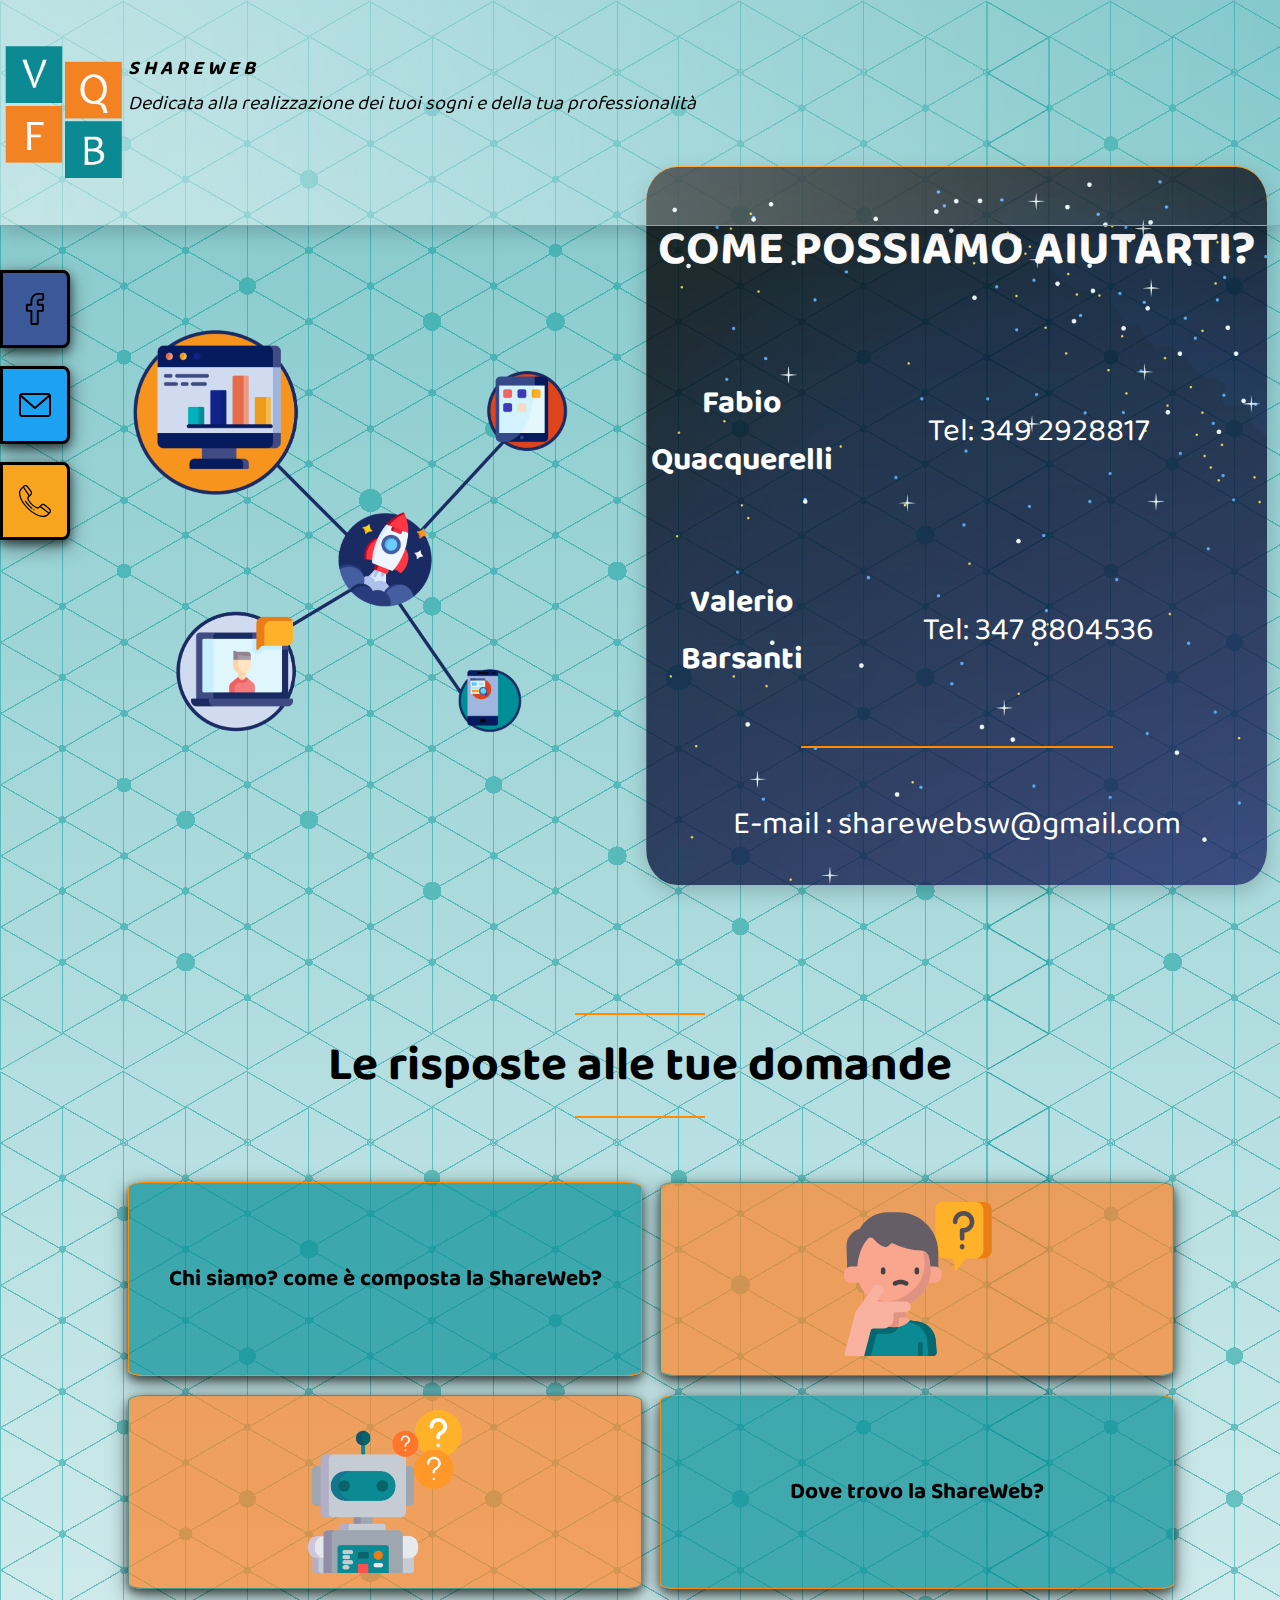
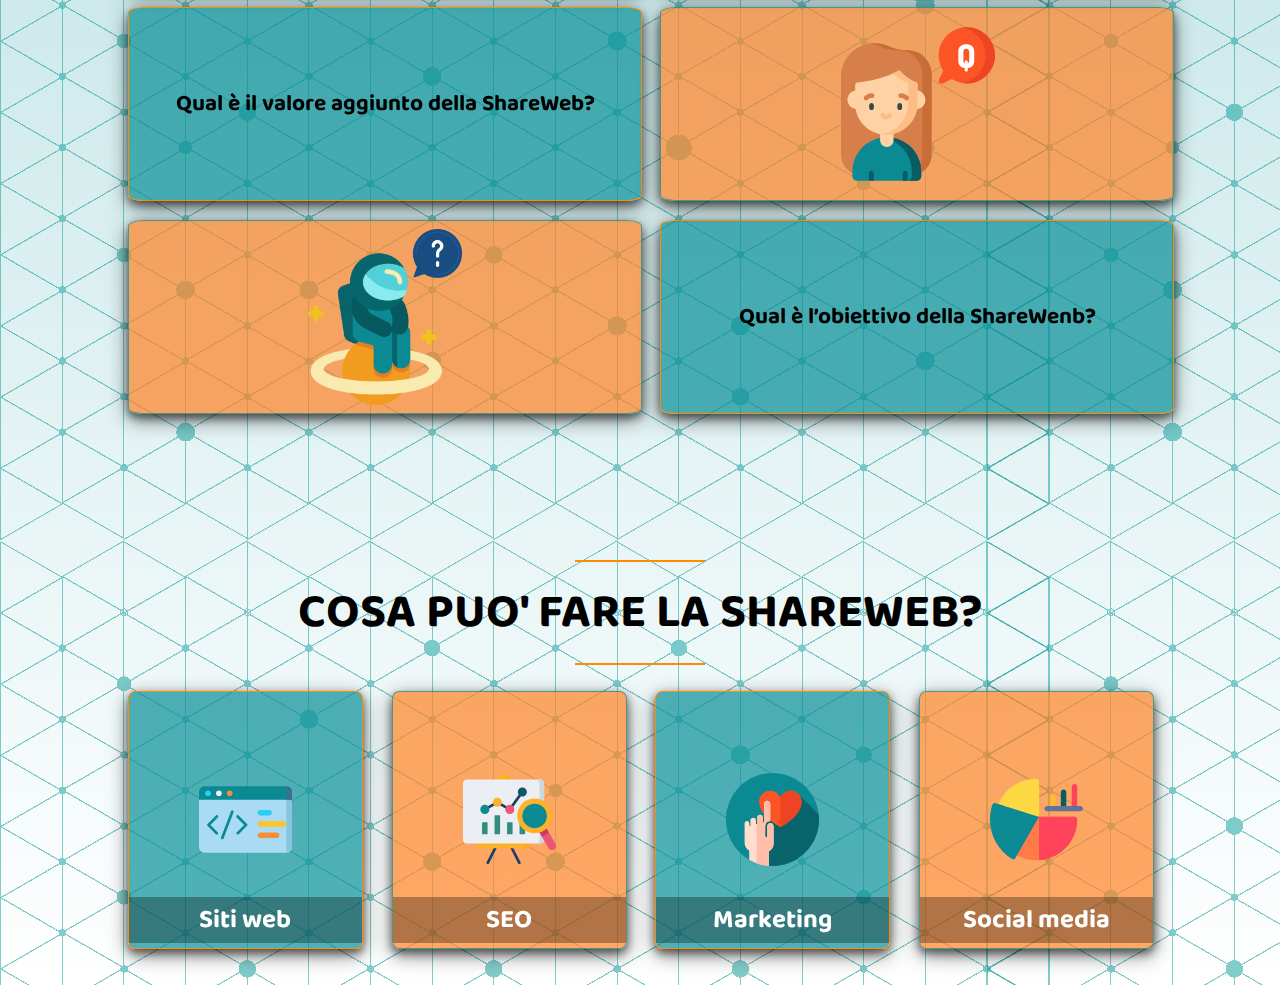
==== commit 1172e445: "" ====
--- a/index.html
+++ b/index.html
@@ -78,14 +78,16 @@
             }
 
         }
-
     </script>
+
+    
 
 <div class="title" id="duck">
     <div class="logo"></div>
-    <div>
-        S H A R E W E B
-        <div style="font-size:50%; font-style: italic;">Dedicata alla realizzazione dei tuoi sogni e della tua professionalità </div>
+    <div id="fitheader2" style="font-style: italic; height: 100%; margin-top: 8%;">
+        <h4 style="margin: 0;">S H A R E W E B <br></h4>
+        <p style="margin: 0;" >Dedicata alla realizzazione dei tuoi sogni e della tua professionalità</p>
+    </div>
     </div>
 </div>
 
@@ -103,19 +105,20 @@
 
         <div style="display: flex; justify-content:center; align-items:center; width: 100%;">
             <img src="./side-img.png" style="width: 80%;">
-
         </div>
 
         <div style="font-size: 200%;" class="contacts">
             <h2 style="color: white;">COME POSSIAMO AIUTARTI?</h2>
             <div  class="grid-container-p">
-                <h4 style="color: white;width: 90%;">Fabio<br> Quacquerelli</h4>
-                <p style="color: white; width: 90%;">Tel: 3492928817 <br> e-mail : fabio.quacquarelli@gmail.com</p>
+                <h4 style="color: white;width: 90%;">Fabio <br> Quacquerelli</h4>
+                <p style="color: white; width: 90%;">Tel: 349 2928817</p>
             </div>
             <div class="grid-container-p">
-                <h4 style="color: white; width: 90%;">Valerio<br> Barsanti</h4>
-                <p style="color: white; width: 90%;">Tel: 3478804536 <br> e-mail : </p>
-            </div>
+                <h4 style="color: white; width: 90%;">Valerio <br> Barsanti</h4>
+                <p style="color: white; width: 90%;">Tel: 347 8804536</p>
+            </div>
+            <hr style="width: 50%;">
+            <p>E-mail : sharewebsw@gmail.com</p>
         </div>
 
     </div>
@@ -133,7 +136,7 @@
                     <div class="flip-card-front">
                         <h1>Chi siamo? come è composta la ShareWeb?</h1>
                     </div>
-                    <div class="flip-card-back">
+                    <div id="fitback1" class="flip-card-back">
                         <div style="margin: 2%;">
                             La ShareWeb è una agenzia di web marketing composta da una squadra di consulenti aziendali e giovani ingegneri pronti a condividere
                             le conoscenze in continuo aggiornamento, le proprie esperienze ed abilità innovative, nel campo del web marketing, con la tua realtà aziendale.
@@ -163,7 +166,7 @@
                         <h1>Dove trovo la ShareWeb?</h1>
 
                     </div>
-                    <div class="flip-card-back">
+                    <div id="fitback4"  class="flip-card-back">
                         <div style="margin: 2%;">
                             La ShareWeb è priva di una sede fisica: come il web, è ubicata dove è necessario. Ci consideriamo la tua agenzia di web marketing e,
                             se vorrai, ti raggiungeremo per comprendere a pieno la tua realtà e disegnare la soluzione appropriata per le tue esigenze.
@@ -179,7 +182,7 @@
                     <div class="flip-card-front">
                         <h1>Qual è il valore aggiunto della ShareWeb?</h1>
                     </div>
-                    <div class="flip-card-back">
+                    <div id="fitback5"  class="flip-card-back">
                         <div style="margin: 2%;">
                             Il valore aggiunto della ShareWeb, agenzia di web marketing, risiede nel fatto stesso che ci hai raggiunti,
                             quindi questo sito ha conseguito il suo scopo; nel fatto che le nostre pagine social destano interesse:
@@ -211,7 +214,7 @@
                         <h1>Qual è l’obiettivo della ShareWenb?</h1>
 
                     </div>
-                    <div class="flip-card-back">
+                    <div id="fitback8"  class="flip-card-back">
                         <div style="margin: 2%;">
                             L’obiettivo della ShareWeb, la tua agenzia di web marketing, è il posizionamento della tua azienda nel web
                             attraverso la creazione, la pubblicazione e la pubblicizzazione in varie forme del tuo business che diventa navigabile,
@@ -232,20 +235,20 @@
     <div class="grid-container-perte">
         <div onmouseover="singleRotate('spec1')" onmouseout="singleDerotate('spec1')" class="flip-card">
             <div id="spec1" class="flip-card-inner">
-                <div class="flip-card-front" style="background-image: url('./web.svg'); background-size: 40%; align-items: flex-end;">
+                <div id="fitfront1" class="flip-card-front" style="background-image: url('./web.svg'); background-size: 40%; align-items: flex-end;">
                     <h1 class="my-h1">Siti web</h1>
                 </div>
-                <div style="font-size: 150%;" class="flip-card-back">
+                <div id="fitflip1" style="font-size: 150%;" class="flip-card-back">
                     Vere e proprie soluzioni “chiavi in mano”, responsive, navigabili
                 </div>
             </div>
         </div>
         <div onmouseover="singleRotate('spec2')" onmouseout="singleDerotate('spec2')" class="flip-card">
             <div id="spec2" class="flip-card-inner-o">
-                <div class="flip-card-front-o" style="background-image: url('./analysis.svg'); background-size: 40%; align-items: flex-end;">
+                <div id="fitfront2" class="flip-card-front-o" style="background-image: url('./analysis.svg'); background-size: 40%; align-items: flex-end;">
                     <h1 class="my-h1">SEO</h1>
                 </div>
-                <div style="font-size: 150%;" class="flip-card-back-o">
+                <div id="fitflip2" style="font-size: 150%;" class="flip-card-back-o">
                     <div style="margin: 2%;">
                         Soluzioni testuali che, tramite il corretto studio delle parole chiave, porteranno il tuo sito alla visualizzazione sino alla prima pagina.
                     </div>
@@ -254,20 +257,20 @@
         </div>
         <div onmouseover="singleRotate('spec3')" onmouseout="singleDerotate('spec3')" class="flip-card">
             <div id="spec3" class="flip-card-inner">
-                <div class="flip-card-front" style="background-image: url('./fingers.svg'); background-size: 40%; align-items: flex-end;">
+                <div id="fitfront3" class="flip-card-front" style="background-image: url('./fingers.svg'); background-size: 40%; align-items: flex-end;">
                     <h1 class="my-h1">Marketing</h1>
                 </div>
-                <div style="font-size: 150%;" class="flip-card-back">
+                <div id="fitflip3" style="font-size: 150%;" class="flip-card-back">
                     Strategia di posizionamento pubblicitario sulla SERP di Google, per le pagine Facebook Instagram e TikTok
                 </div>
             </div>
         </div>
         <div onmouseover="singleRotate('spec4')" onmouseout="singleDerotate('spec4')" class="flip-card">
             <div id="spec4" class="flip-card-inner-o">
-                <div class="flip-card-front-o" style="background-image: url('./business.svg'); background-size: 40%; align-items: flex-end;">
+                <div id="fitfront4" class="flip-card-front-o" style="background-image: url('./business.svg'); background-size: 40%; align-items: flex-end;">
                     <h1 class="my-h1">Social media</h1>
                 </div>
-                <div style="font-size: 150%;" class="flip-card-back-o">
+                <div id="fitflip4" style="font-size: 150%;" class="flip-card-back-o">
                     <div style="margin: 2%;">
                         Gestione dei contenuti e delle pagine Facebook, Instagram, Twitter, Linked-In e TikTok.
                     </div>
@@ -275,5 +278,33 @@
             </div>
         </div>
     </div>
+
+    <script src="fittext.js"></script>
+    <script type="text/javascript">
+        
+        fitText(document.getElementById('fitheader2'),2.5);
+
+
+
+        fitText(document.getElementById('fitflip1'));
+        fitText(document.getElementById('fitflip2'),1.2);
+        fitText(document.getElementById('fitflip3'));
+        fitText(document.getElementById('fitflip4'));
+
+        fitText(document.getElementById('fitfront1'),1.8);
+        fitText(document.getElementById('fitfront2'),1.8);
+        fitText(document.getElementById('fitfront3'),1.8);
+        fitText(document.getElementById('fitfront4'),1.8);
+
+
+        fitText(document.getElementById('fitback1'),2.8);
+        fitText(document.getElementById('flipcard1'),4.5);
+        fitText(document.getElementById('fitback4'),3.1);
+        fitText(document.getElementById('flipcard4'),4.5);
+        fitText(document.getElementById('fitback5'),3.3);
+        fitText(document.getElementById('flipcard5'),4.5);
+        fitText(document.getElementById('fitback8'),3.3);
+        fitText(document.getElementById('flipcard8'),4.5);
+    </script>
 </body>
 </html>--- a/style.css
+++ b/style.css
@@ -28,7 +28,6 @@
     position: fixed;
     top: 0;
     left: 0;
-    font-size: 250%;
     background: url("./title-background.png");
     box-shadow: 0 6px 20px 0 rgba(0, 0, 0, 0.19);
     background-size: cover;
@@ -37,10 +36,12 @@
     height: 25%;
     border-bottom: 1px ridge;
     border-color: darkorange;
-    display: flex;
+    display: inline-flex;
     justify-content: flex-start;
     align-items: center;
     transition: 2s ease;
+    overflow: hidden;
+    font-size: 100%;
 }
 
 .logo{
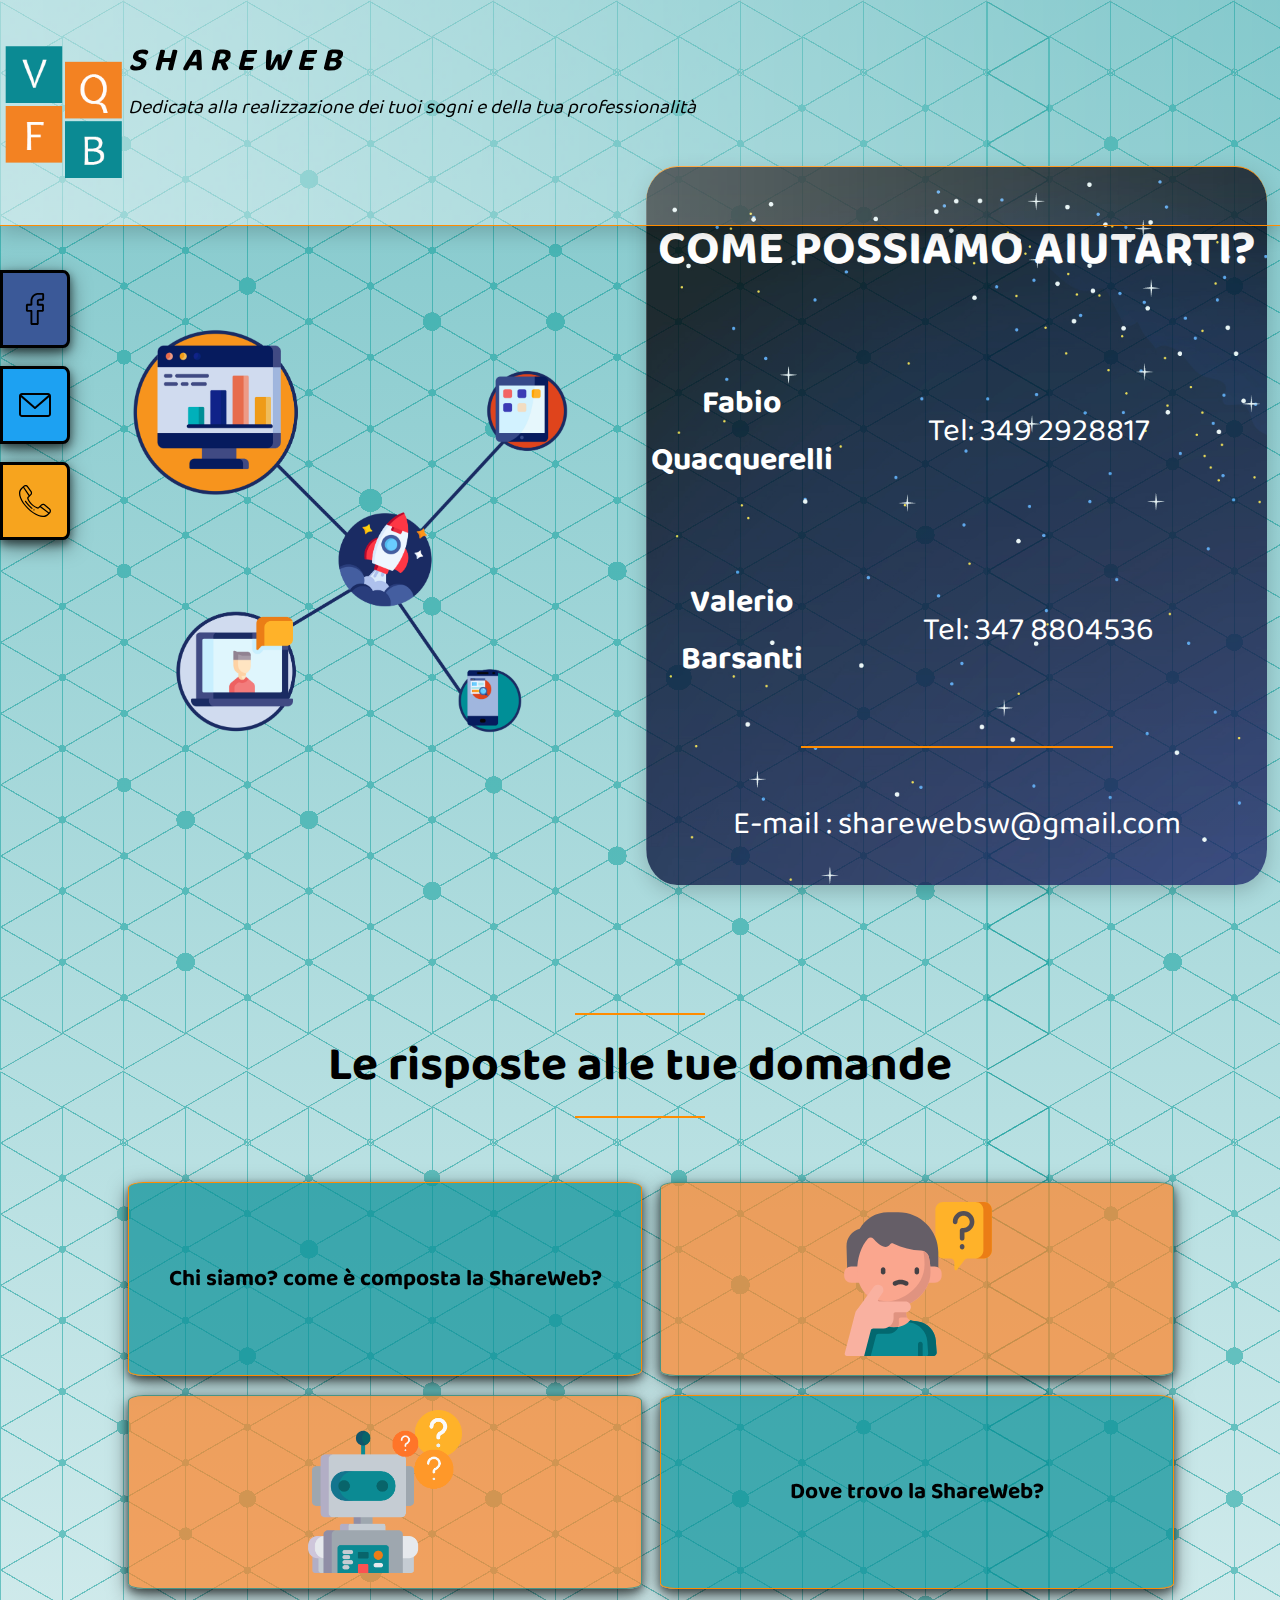
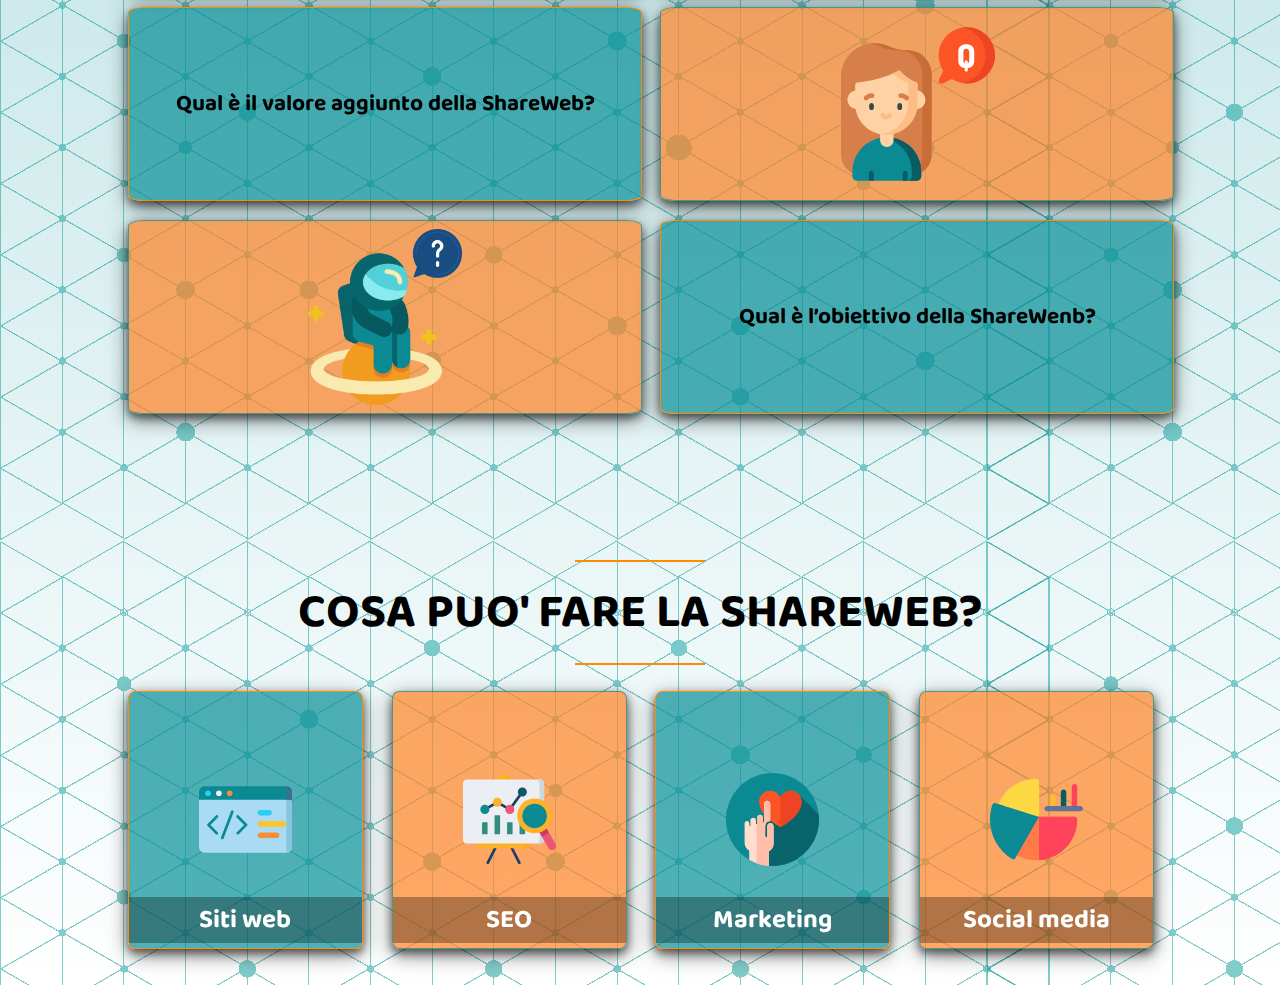
==== commit fe3f8852: "" ====
--- a/index.html
+++ b/index.html
@@ -26,6 +26,7 @@
     </script>
 </head>
 <body onscroll="scrolling()" id="stocazzo">
+    <script src="js/cookie.notice.min.js"></script>
     <script>
 
         var width = window.innerWidth
@@ -84,9 +85,9 @@
 
 <div class="title" id="duck">
     <div class="logo"></div>
-    <div id="fitheader2" style="font-style: italic; height: 100%; margin-top: 8%;">
-        <h4 style="margin: 0;">S H A R E W E B <br></h4>
-        <p style="margin: 0;" >Dedicata alla realizzazione dei tuoi sogni e della tua professionalità</p>
+    <div style="font-style: italic; height: 100%;margin-top: 5%;">
+        <h4 id="fittitle" style="margin: 0;">S H A R E W E B <br></h4>
+        <p id="fitsubtitle" style="margin: 0;" >Dedicata alla realizzazione dei tuoi sogni e della tua professionalità</p>
     </div>
     </div>
 </div>
@@ -282,7 +283,9 @@
     <script src="fittext.js"></script>
     <script type="text/javascript">
         
-        fitText(document.getElementById('fitheader2'),2.5);
+
+        fitText(document.getElementById('fittitle'),1.5);
+        fitText(document.getElementById('fitsubtitle'),2.5);
 
 
 
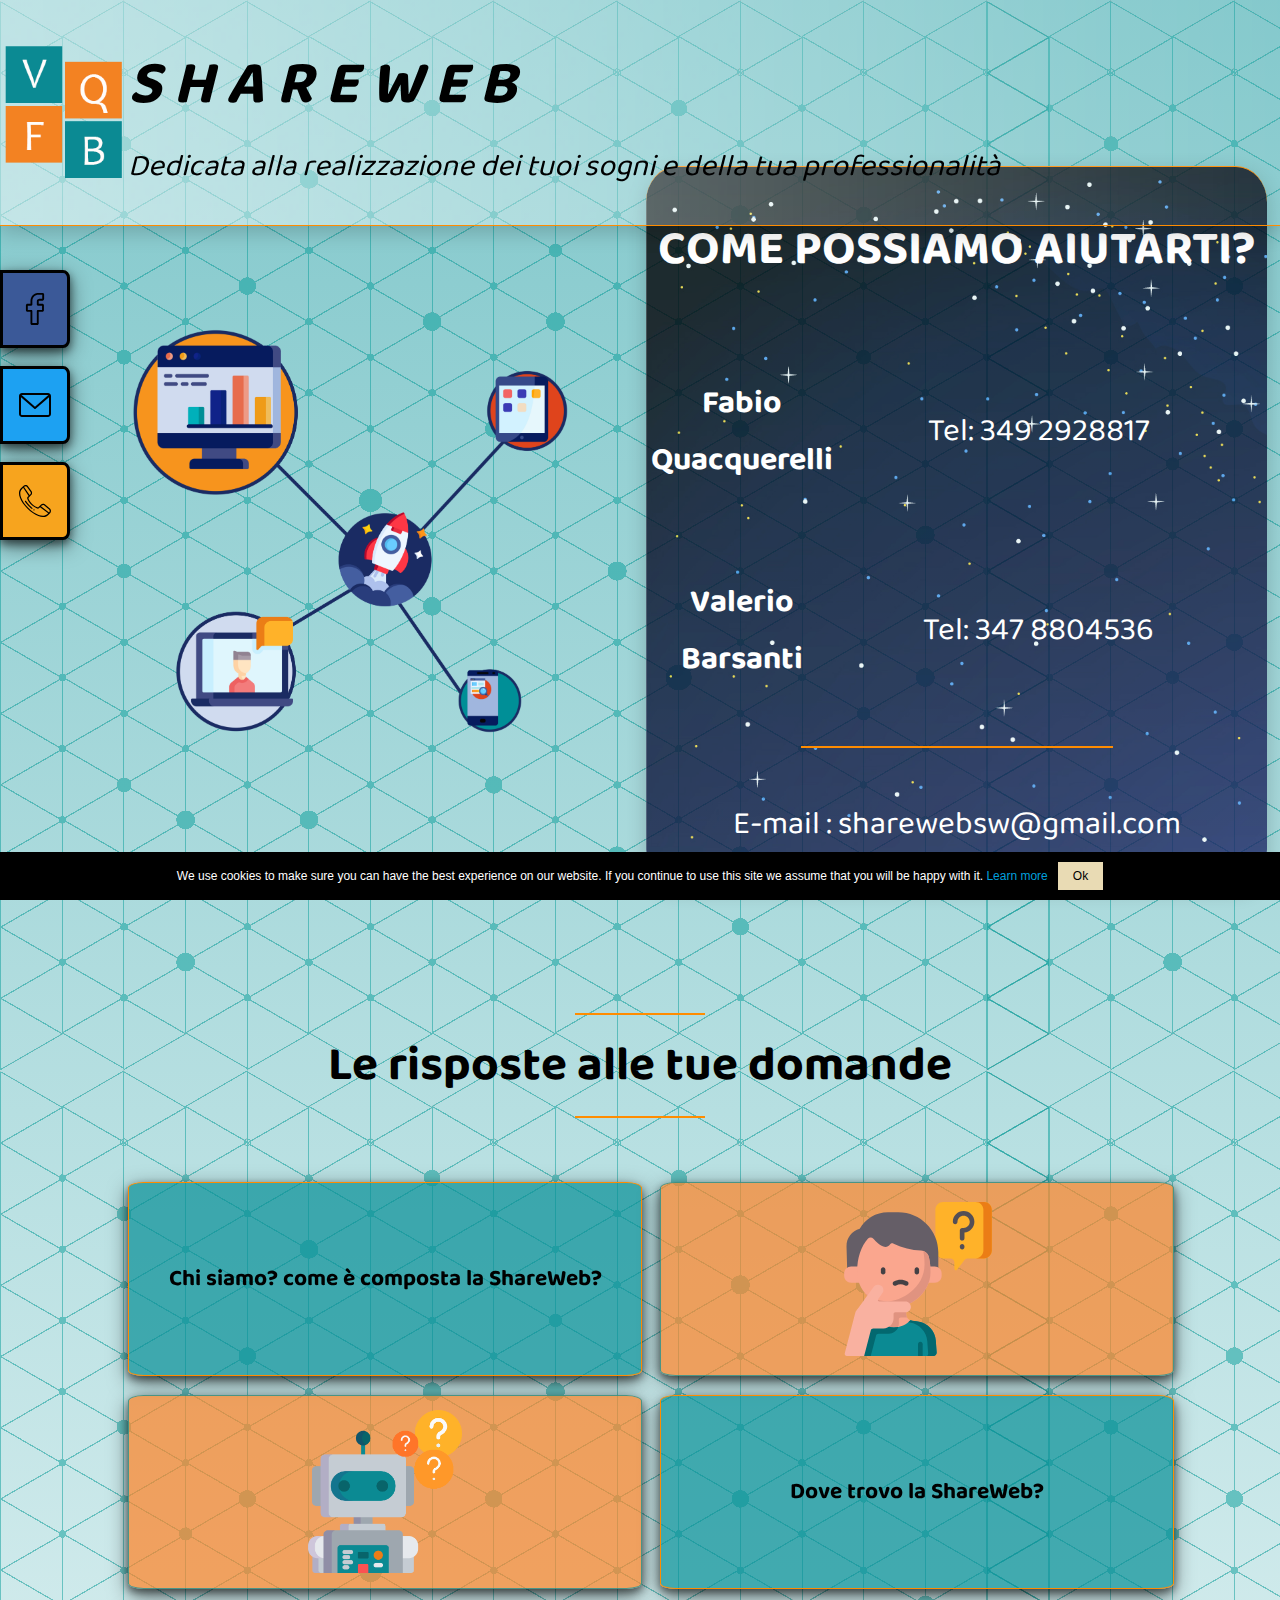
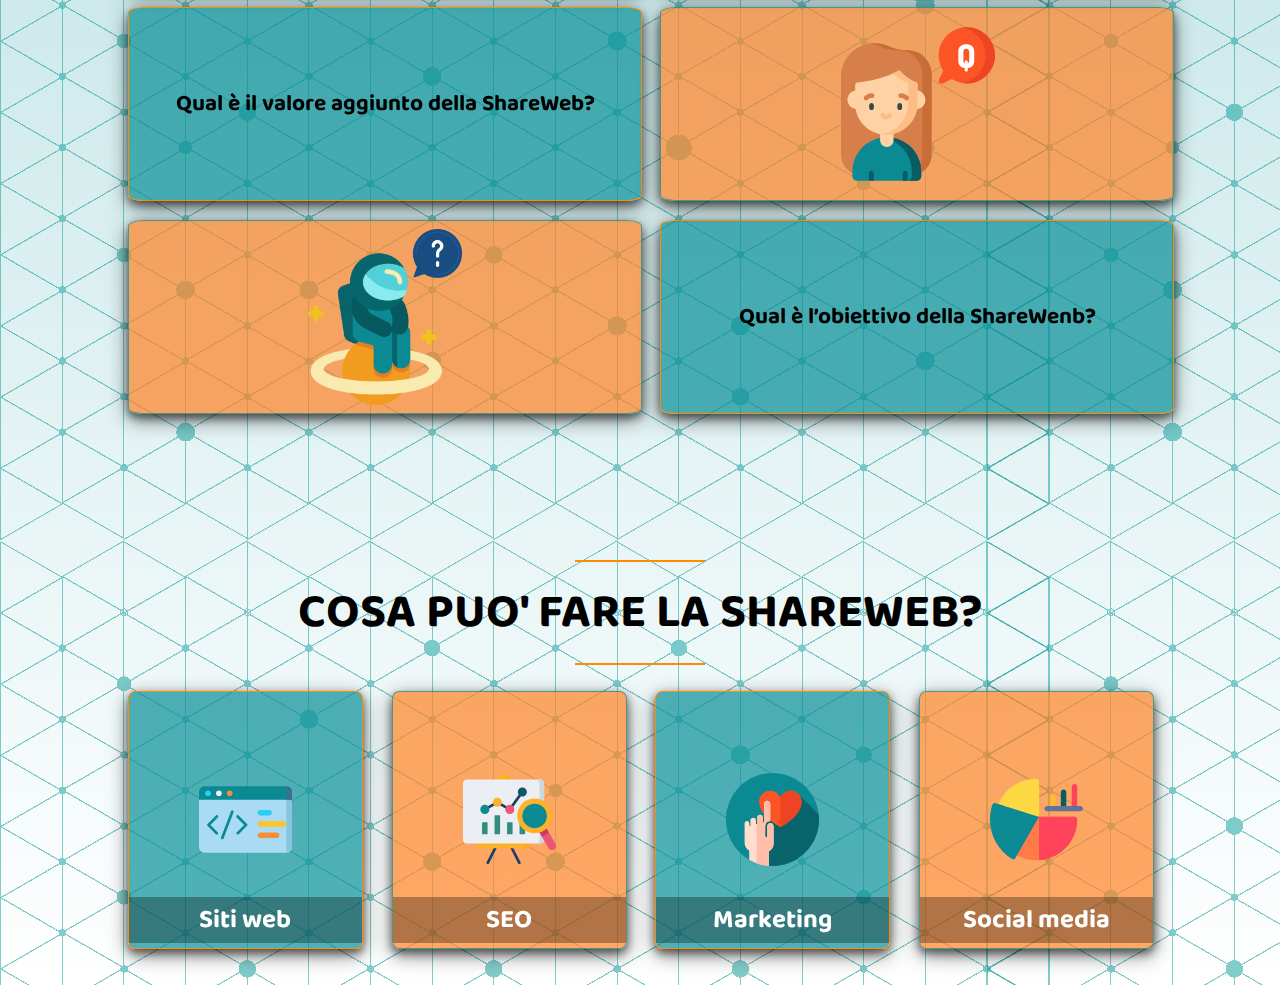
==== commit 3835dda7: "" ====
--- a/index.html
+++ b/index.html
@@ -24,6 +24,8 @@
             c.src = 'https://www.smartsuppchat.com/loader.js?'; s.parentNode.insertBefore(c, s);
         })(document);
     </script>
+    <script src="cookie-notice-js-master/src/cookie.notice.js"></script>
+
 </head>
 <body onscroll="scrolling()" id="stocazzo">
     <script src="js/cookie.notice.min.js"></script>
@@ -85,9 +87,9 @@
 
 <div class="title" id="duck">
     <div class="logo"></div>
-    <div style="font-style: italic; height: 100%;margin-top: 5%;">
-        <h4 id="fittitle" style="margin: 0;">S H A R E W E B <br></h4>
-        <p id="fitsubtitle" style="margin: 0;" >Dedicata alla realizzazione dei tuoi sogni e della tua professionalità</p>
+    <div id="fittitle" style="font-style: italic;">
+        <h4 style="margin: 0;font-size: 200%;">S H A R E W E B <br></h4>
+        <p style="margin: 0;" >Dedicata alla realizzazione dei tuoi sogni e della tua professionalità</p>
     </div>
     </div>
 </div>
@@ -282,12 +284,8 @@
 
     <script src="fittext.js"></script>
     <script type="text/javascript">
-        
-
-        fitText(document.getElementById('fittitle'),1.5);
-        fitText(document.getElementById('fitsubtitle'),2.5);
-
-
+
+        fitText(document.getElementById('fittitle'),2.0);
 
         fitText(document.getElementById('fitflip1'));
         fitText(document.getElementById('fitflip2'),1.2);
